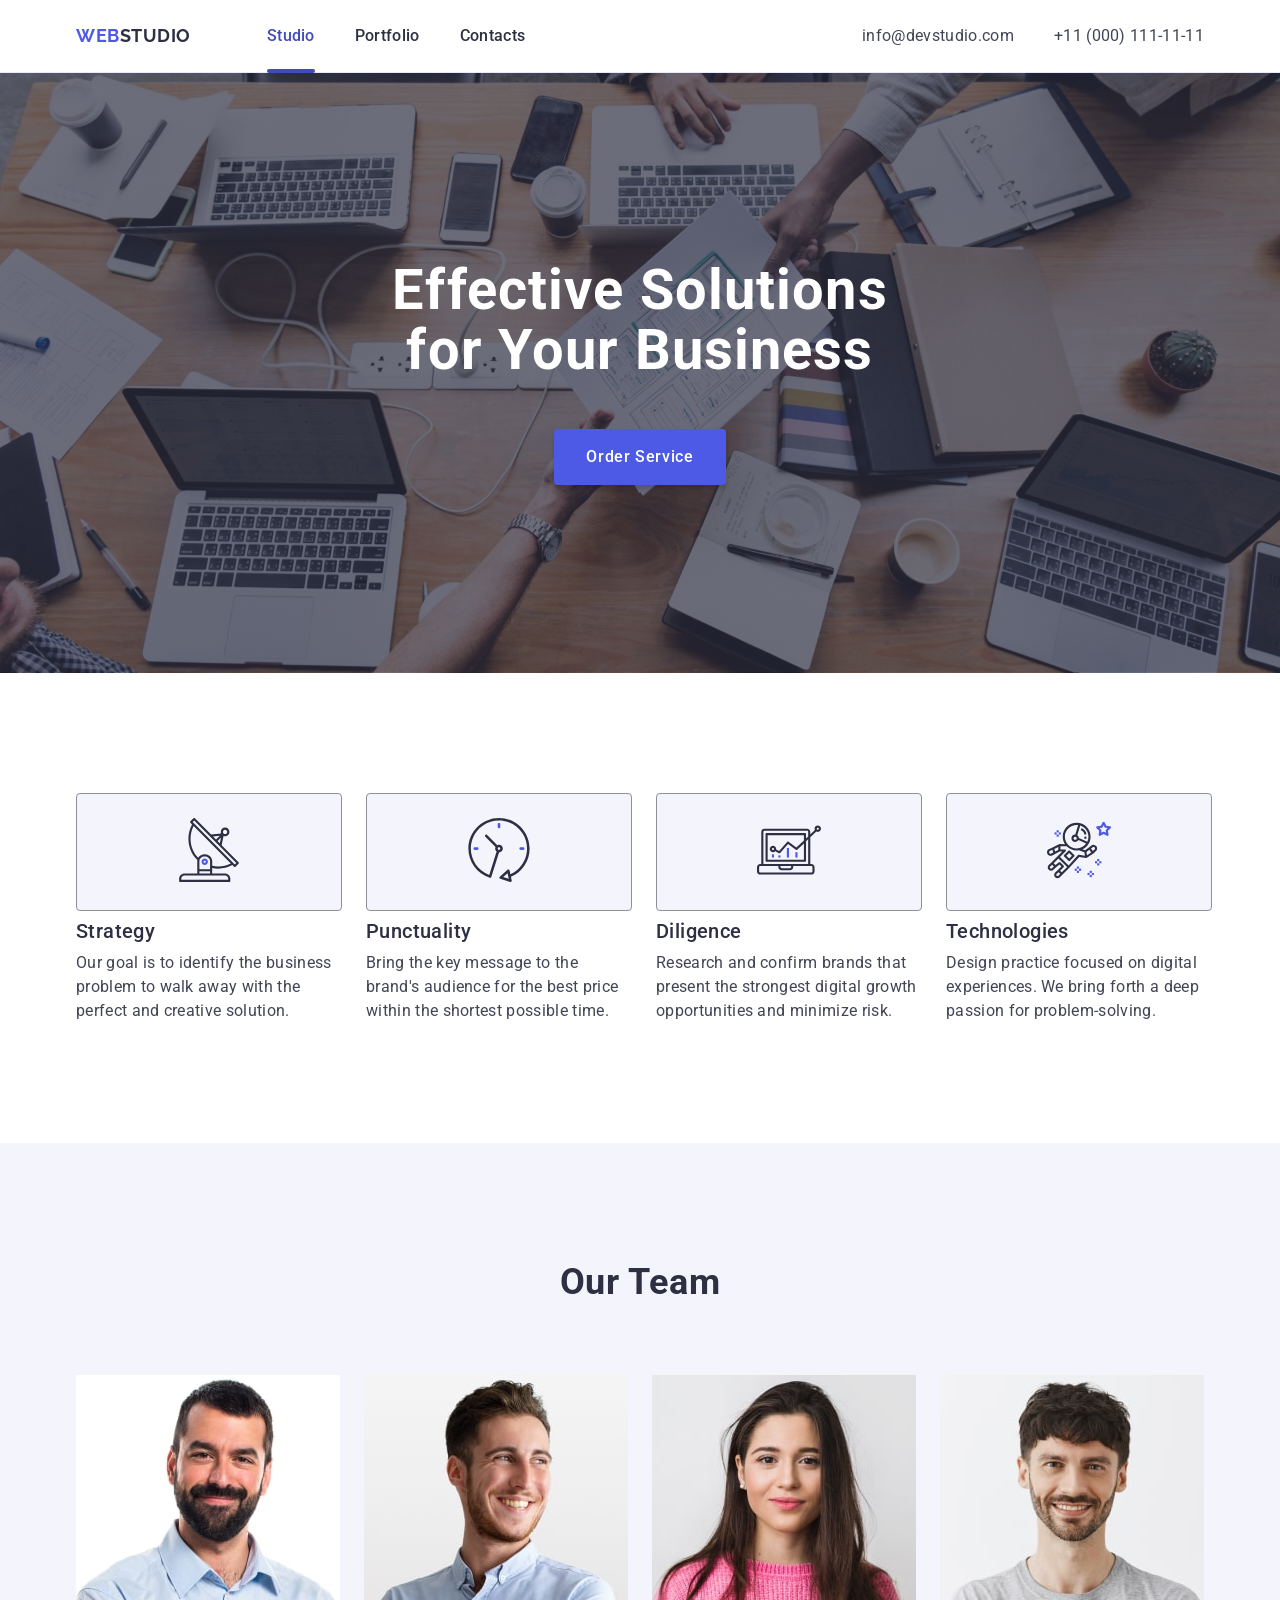
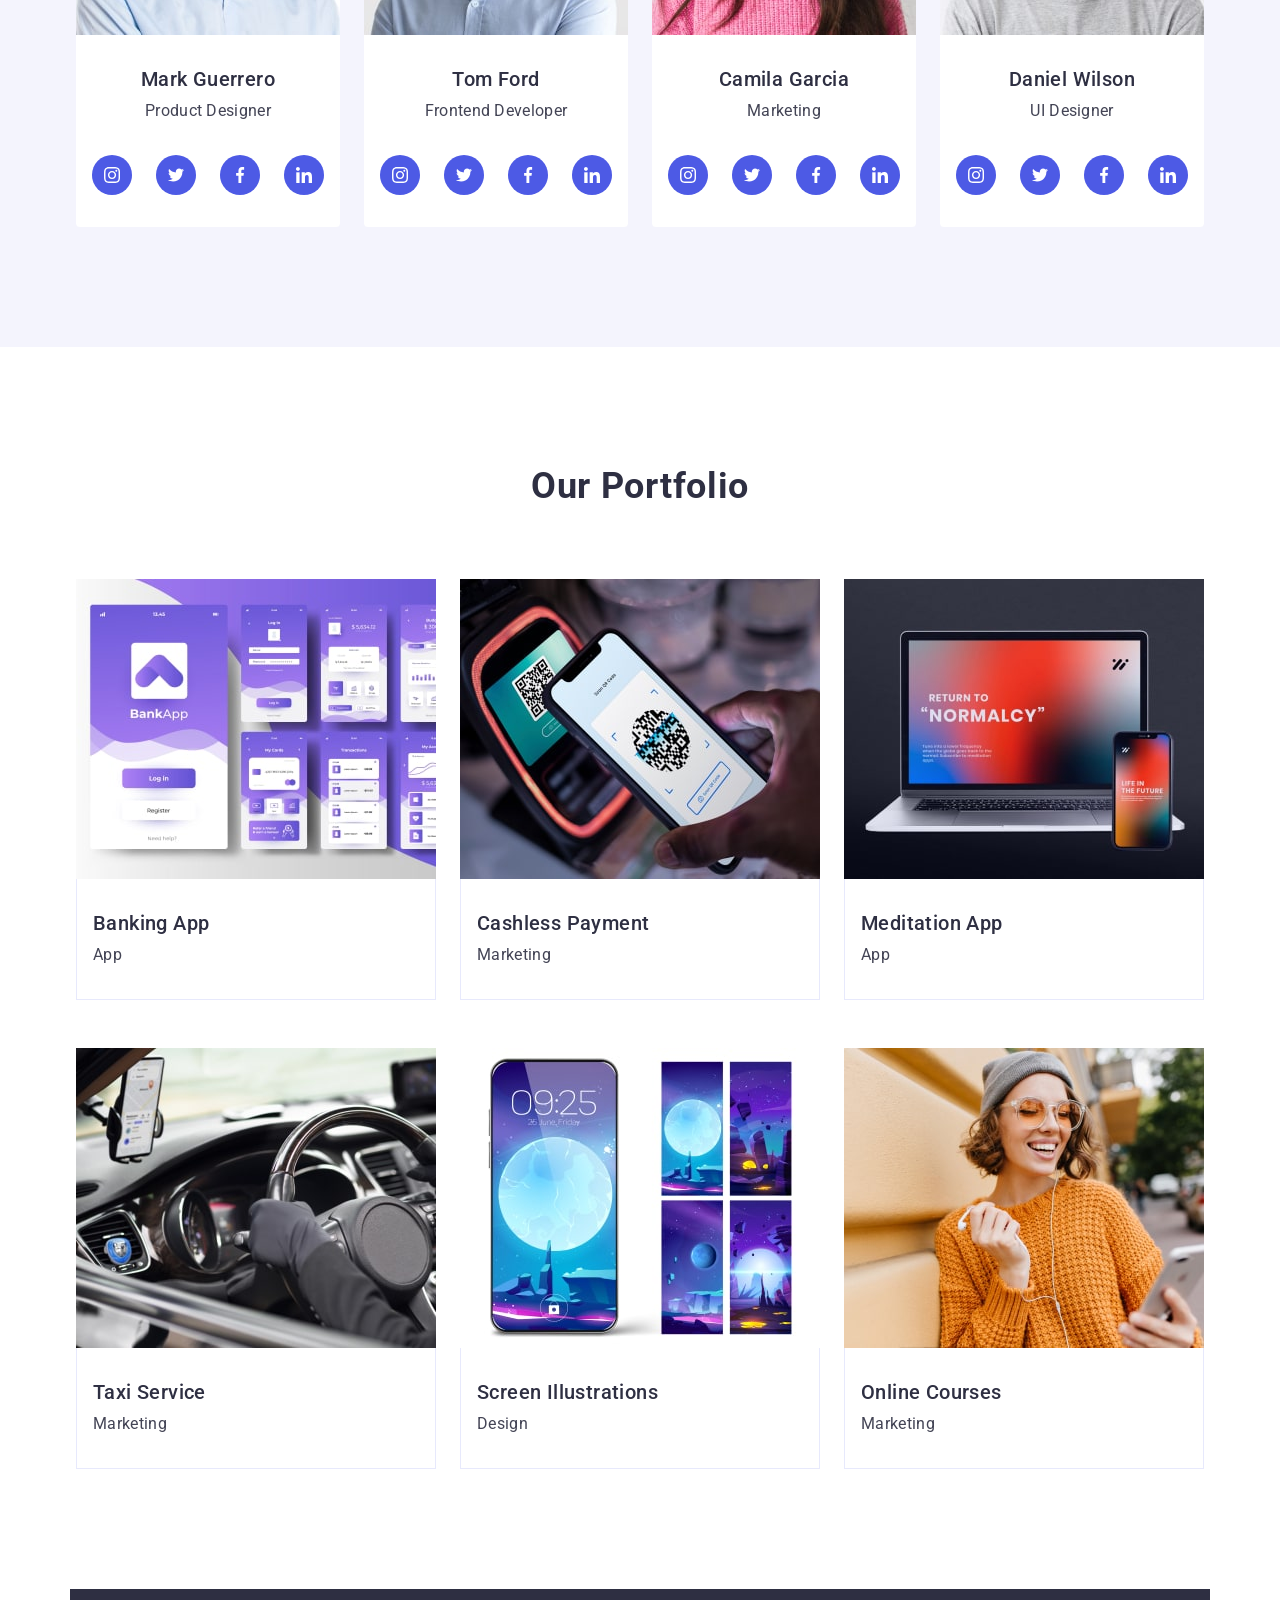
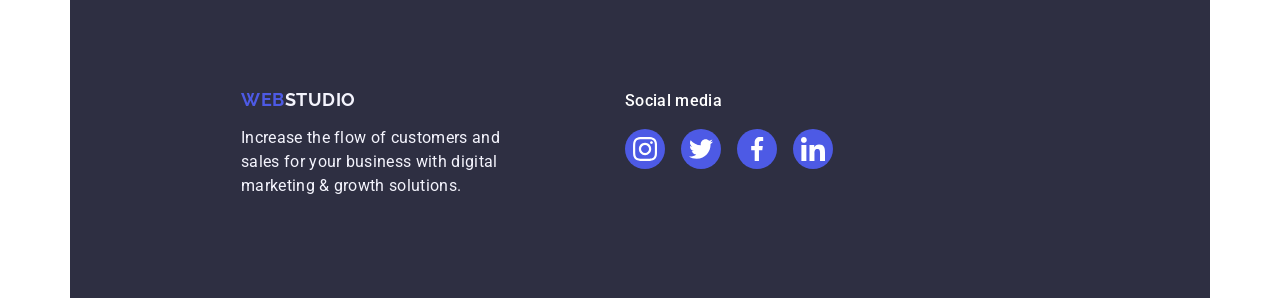
==== index.html @ 444056f3 "correction" ====
<!DOCTYPE html>
<html lang="en">
  <head>
    <meta charset="UTF-8" />
    <meta name="viewport" content="width=device-width, initial-scale=1.0" />
    <title>Web Studio</title>
    <link rel="preconnect" href="https://fonts.googleapis.com" />
    <link rel="preconnect" href="https://fonts.gstatic.com" crossorigin />
    <link
      href="https://fonts.googleapis.com/css2?family=Raleway:ital,wght@0,700;1,700&family=Roboto:wght@400;500;700&display=swap"
      rel="stylesheet"
    />
    <link
      rel="stylesheet"
      href="https://cdn.jsdelivr.net/npm/modern-normalize@2.0.0/modern-normalize.min.css"
    />
    <link
      rel="stylesheet"
      href="https://cdnjs.cloudflare.com/ajax/libs/modern-normalize/2.0.0/modern-normalize.min.css"
      integrity="sha512-4xo8blKMVCiXpTaLzQSLSw3KFOVPWhm/TRtuPVc4WG6kUgjH6J03IBuG7JZPkcWMxJ5huwaBpOpnwYElP/m6wg=="
      crossorigin="anonymous"
      referrerpolicy="no-referrer"
    />
    <link rel="stylesheet" href="./css/styles.css" />
  </head>
  <body>
    <header class="header">
      <div class="container header-container">
        <nav class="header-navigation">
          <a href="./index.html" class="header-logo">
            Web<span class="header-logo-italic">Studio</span>
          </a>
          <ul class="header-menu-list">
            <li class="header-menu-item">
              <a class="header-menu-link current" href="./index.html">Studio</a>
            </li>
            <li class="header-menu-item">
              <a class="header-menu-link" href="">Portfolio</a>
            </li>
            <li class="header-menu-item">
              <a class="header-menu-link" href="">Contacts</a>
            </li>
          </ul>
        </nav>
        <address class="heder-address">
          <ul class="header-address-list">
            <li class="header-address-item">
              <a class="header-address-link" href="mailto:info@devstudio.com"
                >info@devstudio.com
              </a>
            </li>
            <li class="header-address-item">
              <a class="header-address-link" href="tel:+110001111111"
                >+11 (000) 111-11-11</a
              >
            </li>
          </ul>
        </address>
      </div>
    </header>
    <main>
      <section class="hero">
        <div class="container hero-container">
          <h1 class="hero-title">Effective Solutions for Your Business</h1>
          <button type="button" class="hero-btn">Order Service</button>
        </div>
      </section>

      <section class="features">
        <div class="container features-container">
          <h2 class="visually-hidden">Features</h2>
          <ul class="features-list">
            <li class="features-item">
              <div class="features-icon">
                <svg class="icon-svg" width="64" height="64">
                  <use href="./images/icons.svg#icon-antenna"></use>
                </svg>
              </div>
              <h3 class="features-subtitle section-subtitle">Strategy</h3>
              <p class="features-text section-text">
                Our goal is to identify the business problem to walk away with
                the perfect and creative solution.
              </p>
            </li>
            <li class="features-item">
              <div class="features-icon">
                <svg class="icon-svg" width="64" height="64">
                  <use href="./images/icons.svg#icon-clock"></use>
                </svg>
              </div>
              <h3 class="features-subtitle section-subtitle">Punctuality</h3>
              <p class="features-text section-text">
                Bring the key message to the brand's audience for the best price
                within the shortest possible time.
              </p>
            </li>
            <li class="features-item">
              <div class="features-icon">
                <svg class="icon-svg" width="64" height="64">
                  <use href="./images/icons.svg#icon-diagram"></use>
                </svg>
              </div>
              <h3 class="features-subtitle section-subtitle">Diligence</h3>
              <p class="features-text section-text">
                Research and confirm brands that present the strongest digital
                growth opportunities and minimize risk.
              </p>
            </li>
            <li class="features-item">
              <div class="features-icon">
                <svg class="icon-svg" width="64" height="64">
                  <use href="./images/icons.svg#icon-astronaut"></use>
                </svg>
              </div>
              <h3 class="features-subtitle section-subtitle">Technologies</h3>
              <p class="features-text section-text">
                Design practice focused on digital experiences. We bring forth a
                deep passion for problem-solving.
              </p>
            </li>
          </ul>
        </div>
      </section>
      <section class="section-team">
        <div class="container team-container">
          <h2 class="team section-title">Our Team</h2>
          <ul class="team-list">
            <li class="team-item">
              <img
                src="./images/team/img-1.jpg"
                alt="mark guerrero"
                width="264"
                height="260"
                class="team-images"
              />
              <div class="container team-card">
                <h3 class="team-subtitle section-subtitle">Mark Guerrero</h3>
                <p class="team-text section-text">Product Designer</p>
              </div>
              <div class="container-team-icon">
                <ul class="icon-list">
                  <li class="icon-item">
                    <a href="" class="icon-link">
                      <svg class="soc-icon-svg" width="16" height="16">
                        <use href="./images/icons.svg#icon-instagram"></use>
                      </svg>
                    </a>
                  </li>
                  <li class="icon-item">
                    <a href="" class="icon-link">
                      <svg class="soc-icon-svg" width="16" height="16">
                        <use href="./images/icons.svg#icon-twitter"></use>
                      </svg>
                    </a>
                  </li>
                  <li class="icon-item">
                    <a href="" class="icon-link">
                      <svg class="soc-icon-svg" width="16" height="16">
                        <use href="./images/icons.svg#icon-facebook"></use>
                      </svg>
                    </a>
                  </li>
                  <li class="icon-item">
                    <a href="" class="icon-link">
                      <svg class="soc-icon-svg" width="16" height="16">
                        <use href="./images/icons.svg#icon-linkedin"></use>
                      </svg>
                    </a>
                  </li>
                </ul>
              </div>
            </li>
            <li class="team-item">
              <img
                src="./images/team/img-2.jpg"
                alt="tom ford"
                width="264"
                height="260"
                class="team-images"
              />
              <div class="container team-card">
                <h3 class="team-subtitle section-subtitle">Tom Ford</h3>
                <p class="team-text section-text">Frontend Developer</p>
              </div>
              <ul class="icon-list">
                <li class="icon-item">
                  <a href="" class="icon-link">
                    <svg class="soc-icon-svg" width="16" height="16">
                      <use href="./images/icons.svg#icon-instagram"></use>
                    </svg>
                  </a>
                </li>
                <li class="icon-item">
                  <a href="" class="icon-link">
                    <svg class="soc-icon-svg" width="16" height="16">
                      <use href="./images/icons.svg#icon-twitter"></use>
                    </svg>
                  </a>
                </li>
                <li class="icon-item">
                  <a href="" class="icon-link">
                    <svg class="soc-icon-svg" width="16" height="16">
                      <use href="./images/icons.svg#icon-facebook"></use>
                    </svg>
                  </a>
                </li>
                <li class="icon-item">
                  <a href="" class="icon-link">
                    <svg class="soc-icon-svg" width="16" height="16">
                      <use href="./images/icons.svg#icon-linkedin"></use>
                    </svg>
                  </a>
                </li>
              </ul>
            </li>
            <li class="team-item">
              <img
                src="./images/team/img-3.jpg"
                alt="camila garcia"
                width="264"
                height="260"
                class="team-images"
              />
              <div class="container team-card">
                <h3 class="team-subtitle section-subtitle">Camila Garcia</h3>
                <p class="team-text section-text">Marketing</p>
              </div>
              <ul class="icon-list">
                <li class="icon-item">
                  <a href="" class="icon-link">
                    <svg class="soc-icon-svg" width="16" height="16">
                      <use href="./images/icons.svg#icon-instagram"></use>
                    </svg>
                  </a>
                </li>
                <li class="icon-item">
                  <a href="" class="icon-link">
                    <svg class="soc-icon-svg" width="16" height="16">
                      <use href="./images/icons.svg#icon-twitter"></use>
                    </svg>
                  </a>
                </li>
                <li class="icon-item">
                  <a href="" class="icon-link">
                    <svg class="soc-icon-svg" width="16" height="16">
                      <use href="./images/icons.svg#icon-facebook"></use>
                    </svg>
                  </a>
                </li>
                <li class="icon-item">
                  <a href="" class="icon-link">
                    <svg class="soc-icon-svg" width="16" height="16">
                      <use href="./images/icons.svg#icon-linkedin"></use>
                    </svg>
                  </a>
                </li>
              </ul>
            </li>
            <li class="team-item">
              <img
                src="./images/team/img-4.jpg"
                alt="daniel wilson"
                width="264"
                height="260"
                class="team-images"
              />
              <div class="container team-card">
                <h3 class="team-subtitle section-subtitle">Daniel Wilson</h3>
                <p class="team-text section-text">UI Designer</p>
              </div>
              <ul class="icon-list">
                <li class="icon-item">
                  <a href="" class="icon-link">
                    <svg class="soc-icon-svg" width="16" height="16">
                      <use href="./images/icons.svg#icon-instagram"></use>
                    </svg>
                  </a>
                </li>
                <li class="icon-item">
                  <a href="" class="icon-link">
                    <svg class="soc-icon-svg" width="16" height="16">
                      <use href="./images/icons.svg#icon-twitter"></use>
                    </svg>
                  </a>
                </li>
                <li class="icon-item">
                  <a href="" class="icon-link">
                    <svg class="soc-icon-svg" width="16" height="16">
                      <use href="./images/icons.svg#icon-facebook"></use>
                    </svg>
                  </a>
                </li>
                <li class="icon-item">
                  <a href="" class="icon-link">
                    <svg class="soc-icon-svg" width="16" height="16">
                      <use href="./images/icons.svg#icon-linkedin"></use>
                    </svg>
                  </a>
                </li>
              </ul>
            </li>
          </ul>
        </div>
      </section>
      <section class="section-portfolio">
        <div class="container portfolio-container">
          <h2 class="portfolio-title section-title">Our Portfolio</h2>
          <ul class="portfolio-list">
            <li class="portfolio-item">
              <img
                src="./images/team/portfolio/portfolio-1.jpg"
                alt="Banking App"
                width="360"
                height="300"
                class="portfolio-images"
              />
              <div class="portfolio-box">
                <h3 class="portfolio-subtitle section-subtitle">Banking App</h3>
                <p class="portfolio-text section-text">App</p>
              </div>
            </li>
            <li class="portfolio-item">
              <div class="portfolio-item-wrap">
                <img
                  src="./images/team/portfolio/portfolio-2.jpg"
                  alt="Cashless Payment"
                  width="360"
                  height="300"
                  class="portfolio-images"
                />
                <p class="portfolio-item-text">
                  14 Stylish and User-Friendly App Design Concepts · Task
                  Manager App · Calorie Tracker App · Exotic Fruit Ecommerce App
                  · Cloud Storage App
                </p>
              </div>
              <div class="portfolio-box">
                <h3 class="portfolio-subtitle section-subtitle">
                  Cashless Payment
                </h3>
                <p class="portfolio-text section-text">Marketing</p>
              </div>
            </li>
            <li class="portfolio-item">
              <img
                src="./images/team/portfolio/portfolio-3.jpg"
                alt="Meditation App"
                width="360"
                height="300"
                class="portfolio-images"
              />
              <div class="portfolio-box">
                <h3 class="portfolio-subtitle section-subtitle">
                  Meditation App
                </h3>
                <p class="portfolio-text section-text">App</p>
              </div>
            </li>
            <li class="portfolio-item">
              <img
                src="./images/team/portfolio/portfolio-4.jpg"
                alt="Taxi Service"
                width="360"
                height="300"
                class="portfolio-images"
              />
              <div class="portfolio-box">
                <h3 class="portfolio-subtitle section-subtitle">
                  Taxi Service
                </h3>
                <p class="portfolio-text section-text">Marketing</p>
              </div>
            </li>
            <li class="portfolio-item">
              <img
                src="./images/team/portfolio/portfolio-5.jpg"
                alt="Screen Illustrations"
                width="360"
                height="300"
                class="portfolio-images"
              />
              <div class="portfolio-box">
                <h3 class="portfolio-subtitle section-subtitle">
                  Screen Illustrations
                </h3>
                <p class="portfolio-text section-text">Design</p>
              </div>
            </li>
            <li class="portfolio-item">
              <img
                src="./images/team/portfolio/portfolio-6.jpg"
                alt="Online Courses"
                width="360"
                height="300"
                class="portfolio-images"
              />
              <div class="portfolio-box">
                <h3 class="portfolio-subtitle section-subtitle">
                  Online Courses
                </h3>
                <p class="portfolio-text section-text">Marketing</p>
              </div>
            </li>
          </ul>
        </div>
      </section>
    </main>

    <footer class="footer">
      <div class="container footer-container">
        <div class="container-footer-logo">
          <a class="footer-logo" href="./index.html">
            Web<span class="footer-logo-italic">Studio</span>
          </a>
          <p class="footer-text section-text">
            Increase the flow of customers and sales for your business with
            digital marketing & growth solutions.
          </p>
        </div>
        <div class="footer-soc">
          <h2 class="footer-title">Social media</h2>
          <ul class="icon-list-footer">
            <li class="icon-item-footer">
              <a href="" class="icon-link-footer">
                <svg class="soc-icon" width="24" height="24">
                  <use href="./images/icons.svg#icon-instagram"></use>
                </svg>
              </a>
            </li>

            <li class="icon-item-footer">
              <a href="" class="icon-link-footer">
                <svg class="soc-icon" width="24" height="24">
                  <use href="./images/icons.svg#icon-twitter"></use>
                </svg>
              </a>
            </li>
            <li class="icon-item-footer">
              <a href="" class="icon-link-footer">
                <svg class="soc-icon" width="24" height="24">
                  <use href="./images/icons.svg#icon-facebook"></use>
                </svg>
              </a>
            </li>
            <li class="icon-item-footer">
              <a href="" class="icon-link-footer">
                <svg class="soc-icon" width="24" height="24">
                  <use href="./images/icons.svg#icon-linkedin"></use>
                </svg>
              </a>
            </li>
          </ul>
        </div>
      </div>
    </footer>
  </body>
</html>
---- css/styles.css ----
body {
  font-family: "Roboto", sans-serif;
  /* second-family: "Raleway", sans-serif; */
  background-color: #fff;
  color: #434455;
}
/* Reset  */
ul {
  list-style-type: none;
  margin: 0;
  padding: 0;
}

h1,
h2,
h3,
h4,
h5,
h6,
p {
  margin: 0;
}

a {
  text-decoration: none;
}

button {
  cursor: pointer;
}

img {
  display: block;
}

.visually-hidden {
  position: absolute;
  width: 1px;
  height: 1px;
  margin: -1px;
  border: 0;
  padding: 0;
  white-space: nowrap;
  clip-path: inset(100%);
  clip: rect(0 0 0 0);
  overflow: hidden;
}
/*   Common   */
.container {
  max-width: 1158px;
  padding: 0 15px;
  margin: 0 auto;
}

.section-title {
  font-weight: 700;
  font-size: 36px;
  line-height: 111%;
  letter-spacing: 0.02em;
  text-align: center;
  color: #2e2f42;
  text-transform: capitalize;
}

.section-subtitle {
  font-weight: 500;
  font-size: 20px;
  line-height: 120%;
  letter-spacing: 0.02em;
  color: #2e2f42;
}

.section-text {
  font-size: 16px;
  line-height: 150%;
  letter-spacing: 0.02em;
  color: #434455;
}

/* HEADER */
.header {
  border-bottom: 1px solid #e7e9fc;
  box-shadow: 0 1px 6px 0 rgba(46, 47, 66, 0.08),
    0 1px 1px 0 rgba(46, 47, 66, 0.16), 0 2px 1px 0 rgba(46, 47, 66, 0.08);
}

.header-container {
  display: flex;
}

.header-navigation {
  display: flex;
  align-items: center;
}

.header-logo {
  font-family: "Raleway", sans-serif;
  font-weight: 700;
  font-size: 18px;
  line-height: 117%;
  letter-spacing: 0.03em;
  text-transform: uppercase;
  color: #4d5ae5;
  margin-right: 76px;
  padding: 24px 0;
  display: inline-block;
}

.header-logo-italic {
  color: #2e2f42;
}

.header-menu-list {
  display: flex;
  align-items: center;
  gap: 40px;
  transition: color 250ms cubic-bezier(0.4, 0, 0.2, 1);
}

.header-menu-link.current {
  position: relative;
  transition: color 250ms cubic-bezier(0.4, 0, 0.2, 1);
}

.header-menu-link.current::after {
  content: "";

  position: absolute;
  left: 0;
  bottom: -1px;
  width: 100%;
  height: 4px;
  border-radius: 2px;
  background-color: #404bbf;
}

.header-menu-link {
  display: block;
  font-weight: 500;
  font-size: 16px;
  line-height: 150%;
  letter-spacing: 0.02em;
  color: #2e2f42;
  padding: 24px 0;
}
.header-menu-link:hover,
.header-menu-link:focus,
.header-menu-link.current {
  color: #404bbf;
}

.header-menu-item {
  transition: color 250ms cubic-bezier(0.4, 0, 0.2, 1);
}

.heder-address {
  font-style: normal;
  margin-left: auto;
}

.header-address-list {
  display: flex;
  align-items: center;
  gap: 40px;
  transition: color 250ms cubic-bezier(0.4, 0, 0.2, 1);
}

.header-address-item {
  transition: color 250ms cubic-bezier(0.4, 0, 0.2, 1);
}

.header-address-link {
  display: block;
  font-weight: 400;
  font-size: 16px;
  line-height: 150%;
  letter-spacing: 0.02em;
  color: #434455;
  padding: 24px 0;
}

.header-address-link:hover,
.header-address-link:focus {
  color: #404bbf;
}

/* HERO */
.hero-container {
}

.hero {
  max-width: 1440px;
  background-image: linear-gradient(
      rgba(46, 47, 66, 0.7),
      rgba(46, 47, 66, 0.7)
    ),
    url(../images/people-office\ .jpg);
  background-repeat: no-repeat;
  background-position: center;
  background-size: cover;
  background-color: #2e2f42;
  padding-top: 188px;
  padding-bottom: 188px;
  margin: 0 auto;
}

.hero-title {
  max-width: 496px;
  font-weight: 700;
  font-size: 56px;
  line-height: 107%;
  letter-spacing: 0.02em;
  text-align: center;
  color: #fff;
  margin-left: auto;
  margin-right: auto;
  margin-bottom: 48px;
}

.hero-btn {
  display: block;
  min-width: 169px;
  white-space: nowrap;
  border-radius: 4px;
  font-family: inherit;
  font-weight: 500;
  font-size: 16px;
  line-height: 150%;
  letter-spacing: 0.04em;
  color: #fff;
  background-color: #4d5ae5;
  padding: 16px 32px;
  margin: 0 auto;
  border: none;
  box-shadow: 0 4px 4px 0 rgba(0, 0, 0, 0.15);
  transition: background-color 250ms cubic-bezier(0.4, 0, 0.2, 1);
}
.hero-btn:hover,
.hero-btn:focus {
  background-color: #404bbf;
}
/* FEATURES */

.features {
  padding-top: 120px;
  padding-bottom: 120px;
}

.features-container {
  display: flex;
  align-items: center;
}

.features-list {
  display: flex;
  gap: 24px;
}
.features-item {
  flex-basis: calc((100% - 72px) / 4);
}
.features-icon {
  flex-basis: calc((100% - 72px) / 4);
  background-color: #f4f4fd;
  border: 1px solid #8e8f99;
  border-radius: 4px;
  margin-bottom: 8px;
  padding: 24px 100px;
}

.features-subtitle {
  margin-bottom: 8px;
}

.features-text {
}
/* TEAM */
.section-team {
  background-color: #f4f4fd;
  padding-top: 120px;
  padding-bottom: 120px;
}

.team-container {
}

.team {
  margin-bottom: 72px;
}

.team-list {
  display: flex;
  justify-content: center;
  align-items: center;
  gap: 24px;
}
.team-item {
  width: calc((100% - 72px) / 4);
  background-color: #fff;
  border-radius: 0 0 4px 4px;
}

.team-images {
}

.team-subtitle {
  text-align: center;
  white-space: nowrap;
  margin-bottom: 8px;
}
.team-card {
  padding: 32px 0;
}

.team-text {
  text-align: center;
}
.icon-list {
  display: flex;
  justify-content: center;
  gap: 24px;
  margin-left: 16px;
  margin-right: 16px;
  margin-bottom: 32px;
  transition: background-color 250ms cubic-bezier(0.4, 0, 0.2, 1);
}

.icon-item {
  width: 40px;
  height: 40px;
}

.icon-link {
  width: 100%;
  height: 100%;
  display: flex;
  align-items: center;
  justify-content: center;
  border-radius: 50%;
  background-color: #4d5ae5;
}
.icon-link:hover,
.icon-link:focus {
  background-color: #404bbf;
}

.soc-icon-svg {
  fill: #fff;
}

/* PORTFOLIO */

.section-portfolio {
  background-color: #fff;
  padding-top: 120px;
  padding-bottom: 120px;
}

.portfolio-container {
}

.portfolio-title {
  margin-bottom: 72px;
}

.portfolio-list {
  display: flex;
  align-items: center;
  flex-wrap: wrap;
  gap: 48px 24px;
}

.portfolio-item {
  width: calc((100% - 48px) / 3);
}

.portfolio-item:hover .portfolio-item-text {
  transform: translateY(0);
  box-shadow: 0px 1px 6px rgba(46, 47, 66, 0.08),
    0px 1px 1px rgba(46, 47, 66, 0.16), 0px 2px 1px rgba(46, 47, 66, 0.08);
}

.portfolio-item-wrap {
  position: relative;
  overflow: hidden;
}

.portfolio-item-text {
  position: absolute;
  top: 0;
  left: 0;
  background-color: #4d5ae5;
  color: #f4f4fd;
  font-size: 16px;
  line-height: 150%;
  letter-spacing: 0.02em;
  padding: 40px 32px;
  height: 100%;
  transform: translateY(100%);
  transition: transform 250ms cubic-bezier(0.4, 0, 0.2, 1);
}

.portfolio-images {
}

.portfolio-box {
  border: 1px solid #e7e9fc;
  border-top: none;
  padding: 32px 16px;
}

.portfolio-subtitle {
  margin-bottom: 8px;
}

.portfolio-text {
}

/* FOOTER */
.footer {
  background-color: #2e2f42;
  padding: 100px 0;
  max-width: 1140px;
  margin: 0 auto;
}

.footer-container {
  display: flex;
}
.container-footer-logo {
  margin-left: 156px;
}

.footer-logo-italic {
  font-family: "Raleway", sans-serif;
  font-weight: 700;
  font-size: 18px;
  line-height: 117%;
  letter-spacing: 0.03em;
  text-transform: uppercase;
  color: #f4f4fd;
}

.footer-logo {
  display: inline-block;
  font-family: "Raleway", sans-serif;
  font-weight: 700;
  font-size: 18px;
  line-height: 117%;
  letter-spacing: 0.03em;
  text-transform: uppercase;
  color: #4d5ae5;
  margin-bottom: 16px;
}
.footer-text {
  color: #f4f4fd;
  max-width: 264px;
}

.footer-soc {
  margin-left: 120px;
  display: inline-block;
  align-items: center;
}

.footer-title {
  align-items: center;
  font-weight: 500;
  font-size: 16px;
  line-height: 150%;
  letter-spacing: 0.02em;
  color: #fff;
  margin-bottom: 16px;
}
.icon-list-footer {
  display: flex;
  align-items: center;
  flex-wrap: wrap;
  gap: 16px;
  transition: background-color 250ms cubic-bezier(0.4, 0, 0.2, 1);
}

.icon-item-footer {
  display: flex;
  align-items: center;
  width: 40px;
  height: 40px;
}

.icon-link-footer {
  width: 100%;
  height: 100%;
  display: flex;
  align-items: center;
  justify-content: center;
  border-radius: 50%;
  background-color: #4d5ae5;
}
.icon-link-footer:hover,
.icon-link-footer:focus {
  background-color: #31d0aa;
}

.soc-icon {
  fill: #fff;
}
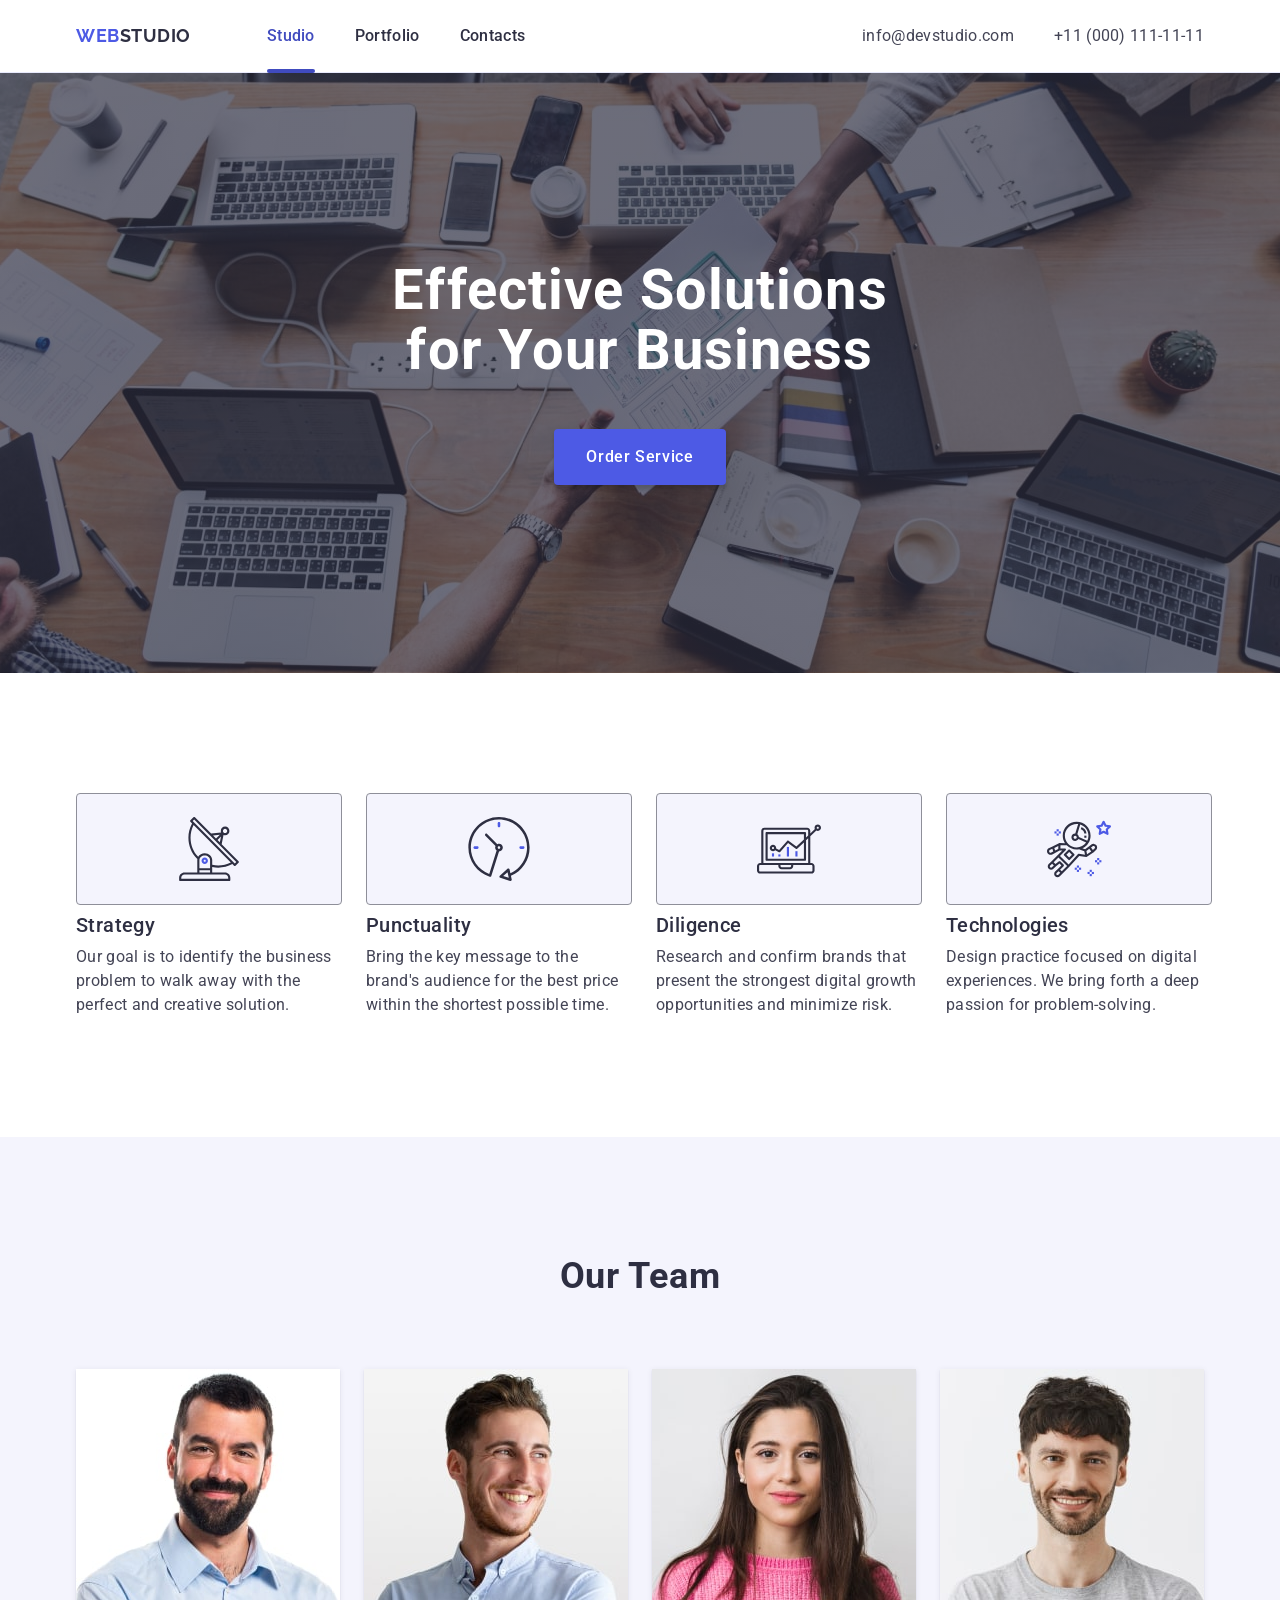
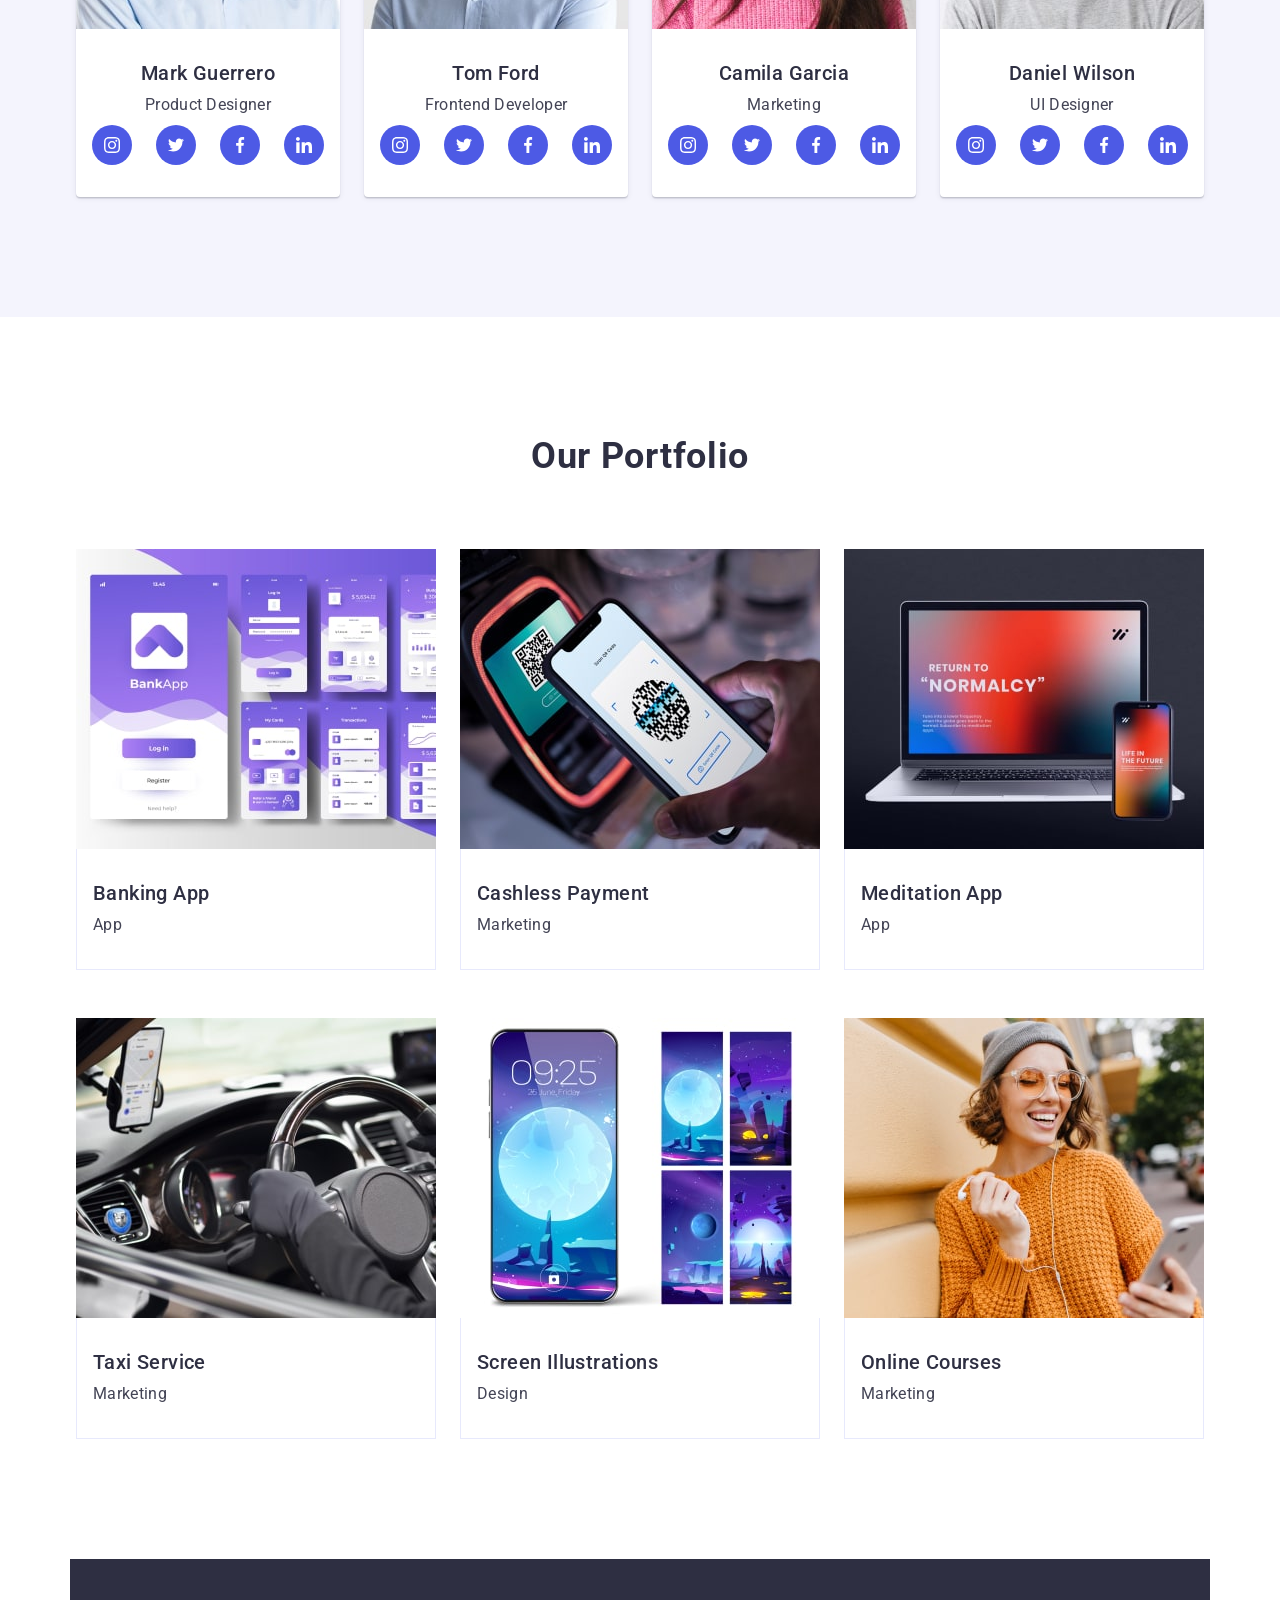
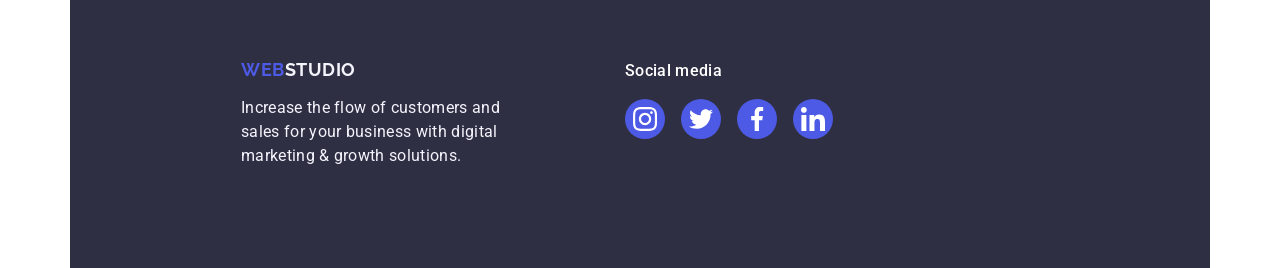
==== commit e4bf80e7: "update team" ====
--- a/index.html
+++ b/index.html
@@ -136,8 +136,7 @@
               <div class="container team-card">
                 <h3 class="team-subtitle section-subtitle">Mark Guerrero</h3>
                 <p class="team-text section-text">Product Designer</p>
-              </div>
-              <div class="container-team-icon">
+
                 <ul class="icon-list">
                   <li class="icon-item">
                     <a href="" class="icon-link">
@@ -182,36 +181,38 @@
                 <h3 class="team-subtitle section-subtitle">Tom Ford</h3>
                 <p class="team-text section-text">Frontend Developer</p>
               </div>
-              <ul class="icon-list">
-                <li class="icon-item">
-                  <a href="" class="icon-link">
-                    <svg class="soc-icon-svg" width="16" height="16">
-                      <use href="./images/icons.svg#icon-instagram"></use>
-                    </svg>
-                  </a>
-                </li>
-                <li class="icon-item">
-                  <a href="" class="icon-link">
-                    <svg class="soc-icon-svg" width="16" height="16">
-                      <use href="./images/icons.svg#icon-twitter"></use>
-                    </svg>
-                  </a>
-                </li>
-                <li class="icon-item">
-                  <a href="" class="icon-link">
-                    <svg class="soc-icon-svg" width="16" height="16">
-                      <use href="./images/icons.svg#icon-facebook"></use>
-                    </svg>
-                  </a>
-                </li>
-                <li class="icon-item">
-                  <a href="" class="icon-link">
-                    <svg class="soc-icon-svg" width="16" height="16">
-                      <use href="./images/icons.svg#icon-linkedin"></use>
-                    </svg>
-                  </a>
-                </li>
-              </ul>
+              <div class="container-team-icon">
+                <ul class="icon-list">
+                  <li class="icon-item">
+                    <a href="" class="icon-link">
+                      <svg class="soc-icon-svg" width="16" height="16">
+                        <use href="./images/icons.svg#icon-instagram"></use>
+                      </svg>
+                    </a>
+                  </li>
+                  <li class="icon-item">
+                    <a href="" class="icon-link">
+                      <svg class="soc-icon-svg" width="16" height="16">
+                        <use href="./images/icons.svg#icon-twitter"></use>
+                      </svg>
+                    </a>
+                  </li>
+                  <li class="icon-item">
+                    <a href="" class="icon-link">
+                      <svg class="soc-icon-svg" width="16" height="16">
+                        <use href="./images/icons.svg#icon-facebook"></use>
+                      </svg>
+                    </a>
+                  </li>
+                  <li class="icon-item">
+                    <a href="" class="icon-link">
+                      <svg class="soc-icon-svg" width="16" height="16">
+                        <use href="./images/icons.svg#icon-linkedin"></use>
+                      </svg>
+                    </a>
+                  </li>
+                </ul>
+              </div>
             </li>
             <li class="team-item">
               <img
@@ -225,36 +226,38 @@
                 <h3 class="team-subtitle section-subtitle">Camila Garcia</h3>
                 <p class="team-text section-text">Marketing</p>
               </div>
-              <ul class="icon-list">
-                <li class="icon-item">
-                  <a href="" class="icon-link">
-                    <svg class="soc-icon-svg" width="16" height="16">
-                      <use href="./images/icons.svg#icon-instagram"></use>
-                    </svg>
-                  </a>
-                </li>
-                <li class="icon-item">
-                  <a href="" class="icon-link">
-                    <svg class="soc-icon-svg" width="16" height="16">
-                      <use href="./images/icons.svg#icon-twitter"></use>
-                    </svg>
-                  </a>
-                </li>
-                <li class="icon-item">
-                  <a href="" class="icon-link">
-                    <svg class="soc-icon-svg" width="16" height="16">
-                      <use href="./images/icons.svg#icon-facebook"></use>
-                    </svg>
-                  </a>
-                </li>
-                <li class="icon-item">
-                  <a href="" class="icon-link">
-                    <svg class="soc-icon-svg" width="16" height="16">
-                      <use href="./images/icons.svg#icon-linkedin"></use>
-                    </svg>
-                  </a>
-                </li>
-              </ul>
+              <div class="container-team-icon">
+                <ul class="icon-list">
+                  <li class="icon-item">
+                    <a href="" class="icon-link">
+                      <svg class="soc-icon-svg" width="16" height="16">
+                        <use href="./images/icons.svg#icon-instagram"></use>
+                      </svg>
+                    </a>
+                  </li>
+                  <li class="icon-item">
+                    <a href="" class="icon-link">
+                      <svg class="soc-icon-svg" width="16" height="16">
+                        <use href="./images/icons.svg#icon-twitter"></use>
+                      </svg>
+                    </a>
+                  </li>
+                  <li class="icon-item">
+                    <a href="" class="icon-link">
+                      <svg class="soc-icon-svg" width="16" height="16">
+                        <use href="./images/icons.svg#icon-facebook"></use>
+                      </svg>
+                    </a>
+                  </li>
+                  <li class="icon-item">
+                    <a href="" class="icon-link">
+                      <svg class="soc-icon-svg" width="16" height="16">
+                        <use href="./images/icons.svg#icon-linkedin"></use>
+                      </svg>
+                    </a>
+                  </li>
+                </ul>
+              </div>
             </li>
             <li class="team-item">
               <img
@@ -268,36 +271,38 @@
                 <h3 class="team-subtitle section-subtitle">Daniel Wilson</h3>
                 <p class="team-text section-text">UI Designer</p>
               </div>
-              <ul class="icon-list">
-                <li class="icon-item">
-                  <a href="" class="icon-link">
-                    <svg class="soc-icon-svg" width="16" height="16">
-                      <use href="./images/icons.svg#icon-instagram"></use>
-                    </svg>
-                  </a>
-                </li>
-                <li class="icon-item">
-                  <a href="" class="icon-link">
-                    <svg class="soc-icon-svg" width="16" height="16">
-                      <use href="./images/icons.svg#icon-twitter"></use>
-                    </svg>
-                  </a>
-                </li>
-                <li class="icon-item">
-                  <a href="" class="icon-link">
-                    <svg class="soc-icon-svg" width="16" height="16">
-                      <use href="./images/icons.svg#icon-facebook"></use>
-                    </svg>
-                  </a>
-                </li>
-                <li class="icon-item">
-                  <a href="" class="icon-link">
-                    <svg class="soc-icon-svg" width="16" height="16">
-                      <use href="./images/icons.svg#icon-linkedin"></use>
-                    </svg>
-                  </a>
-                </li>
-              </ul>
+              <div class="container-team-icon">
+                <ul class="icon-list">
+                  <li class="icon-item">
+                    <a href="" class="icon-link">
+                      <svg class="soc-icon-svg" width="16" height="16">
+                        <use href="./images/icons.svg#icon-instagram"></use>
+                      </svg>
+                    </a>
+                  </li>
+                  <li class="icon-item">
+                    <a href="" class="icon-link">
+                      <svg class="soc-icon-svg" width="16" height="16">
+                        <use href="./images/icons.svg#icon-twitter"></use>
+                      </svg>
+                    </a>
+                  </li>
+                  <li class="icon-item">
+                    <a href="" class="icon-link">
+                      <svg class="soc-icon-svg" width="16" height="16">
+                        <use href="./images/icons.svg#icon-facebook"></use>
+                      </svg>
+                    </a>
+                  </li>
+                  <li class="icon-item">
+                    <a href="" class="icon-link">
+                      <svg class="soc-icon-svg" width="16" height="16">
+                        <use href="./images/icons.svg#icon-linkedin"></use>
+                      </svg>
+                    </a>
+                  </li>
+                </ul>
+              </div>
             </li>
           </ul>
         </div>
--- a/css/styles.css
+++ b/css/styles.css
@@ -177,6 +177,7 @@
   letter-spacing: 0.02em;
   color: #434455;
   padding: 24px 0;
+  transition: color 250ms cubic-bezier(0.4, 0, 0.2, 1);
 }
 
 .header-address-link:hover,
@@ -259,6 +260,10 @@
   flex-basis: calc((100% - 72px) / 4);
 }
 .features-icon {
+  display: flex;
+  align-items: center;
+  justify-content: center;
+  height: 112px;
   flex-basis: calc((100% - 72px) / 4);
   background-color: #f4f4fd;
   border: 1px solid #8e8f99;
@@ -297,6 +302,8 @@
   width: calc((100% - 72px) / 4);
   background-color: #fff;
   border-radius: 0 0 4px 4px;
+  box-shadow: 0px 1px 6px rgba(46, 47, 66, 0.08),
+    0px 1px 1px rgba(46, 47, 66, 0.16), 0px 2px 1px rgba(46, 47, 66, 0.08);
 }
 
 .team-images {
@@ -308,11 +315,12 @@
   margin-bottom: 8px;
 }
 .team-card {
-  padding: 32px 0;
+  padding: 32px 0 0 0;
 }
 
 .team-text {
   text-align: center;
+  margin-bottom: 8px;
 }
 .icon-list {
   display: flex;
@@ -327,6 +335,7 @@
 .icon-item {
   width: 40px;
   height: 40px;
+  transition: background-color 250ms cubic-bezier(0.4, 0, 0.2, 1);
 }
 
 .icon-link {
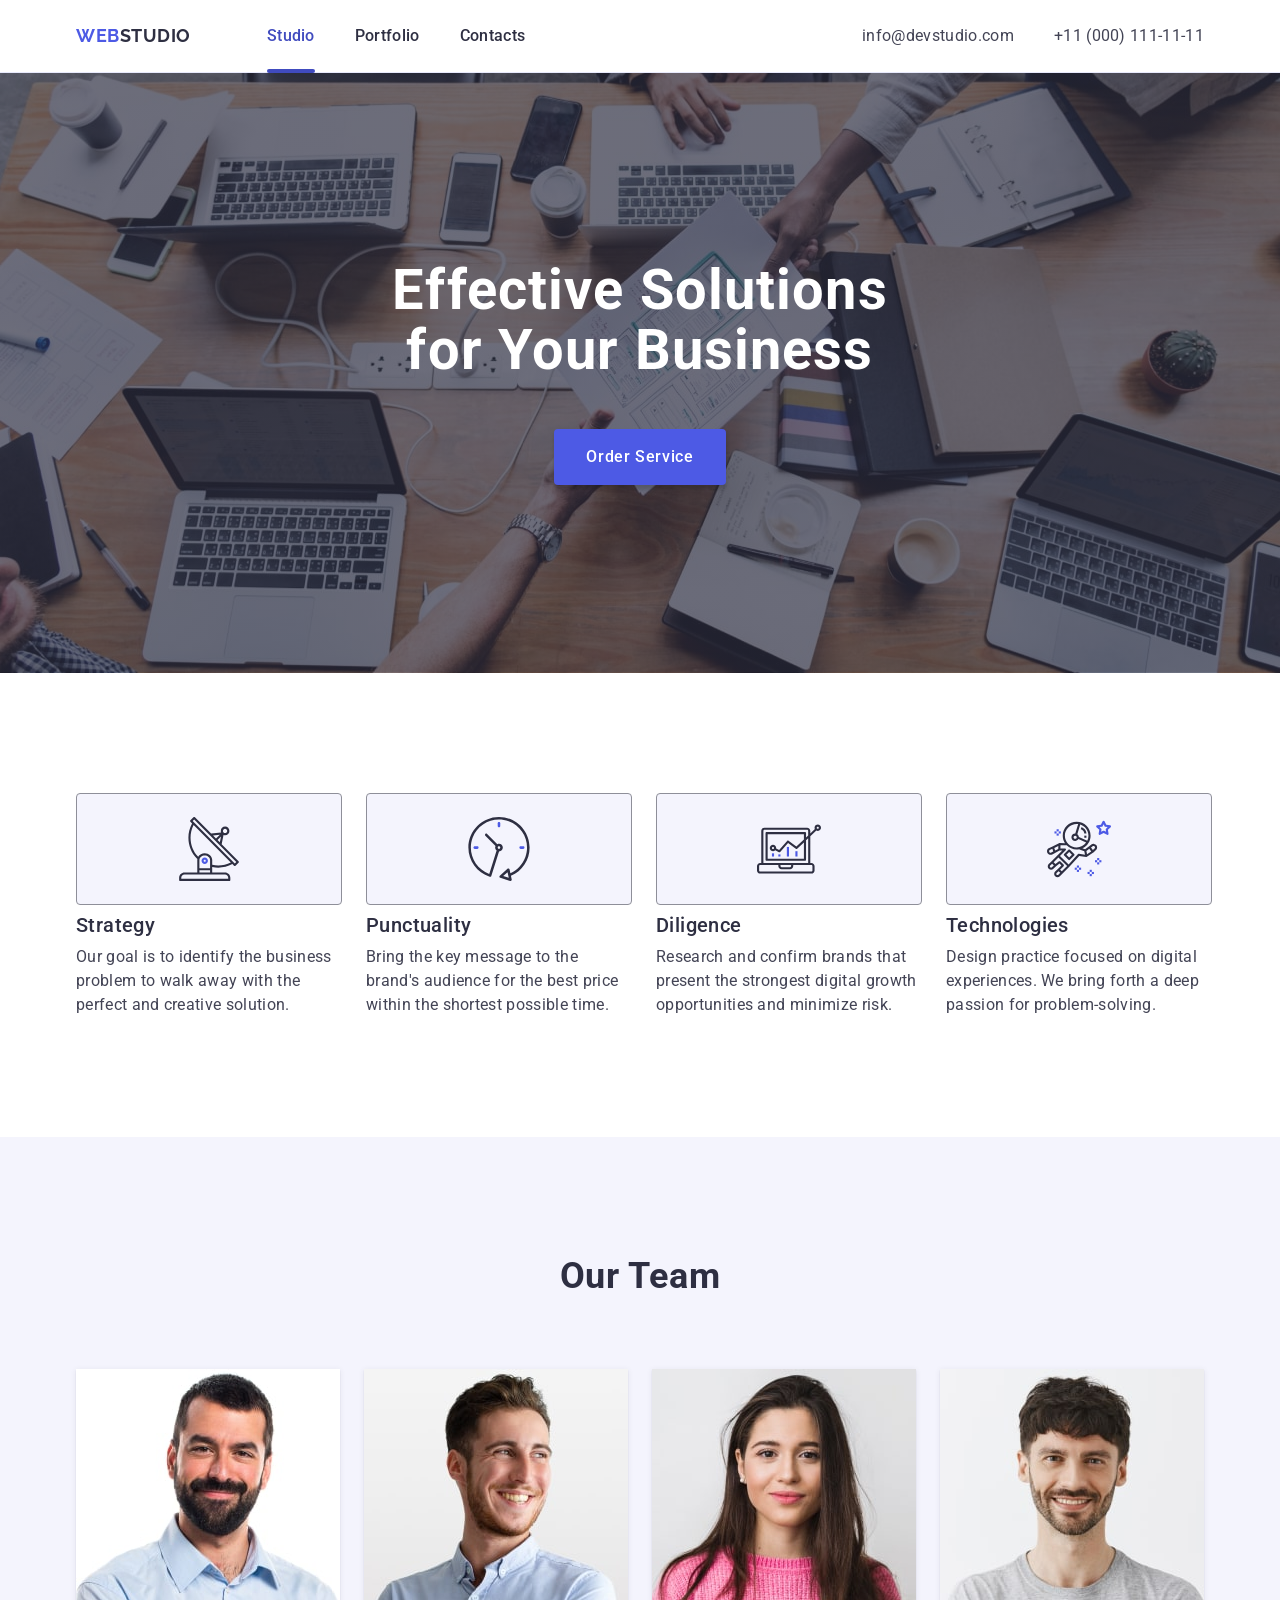
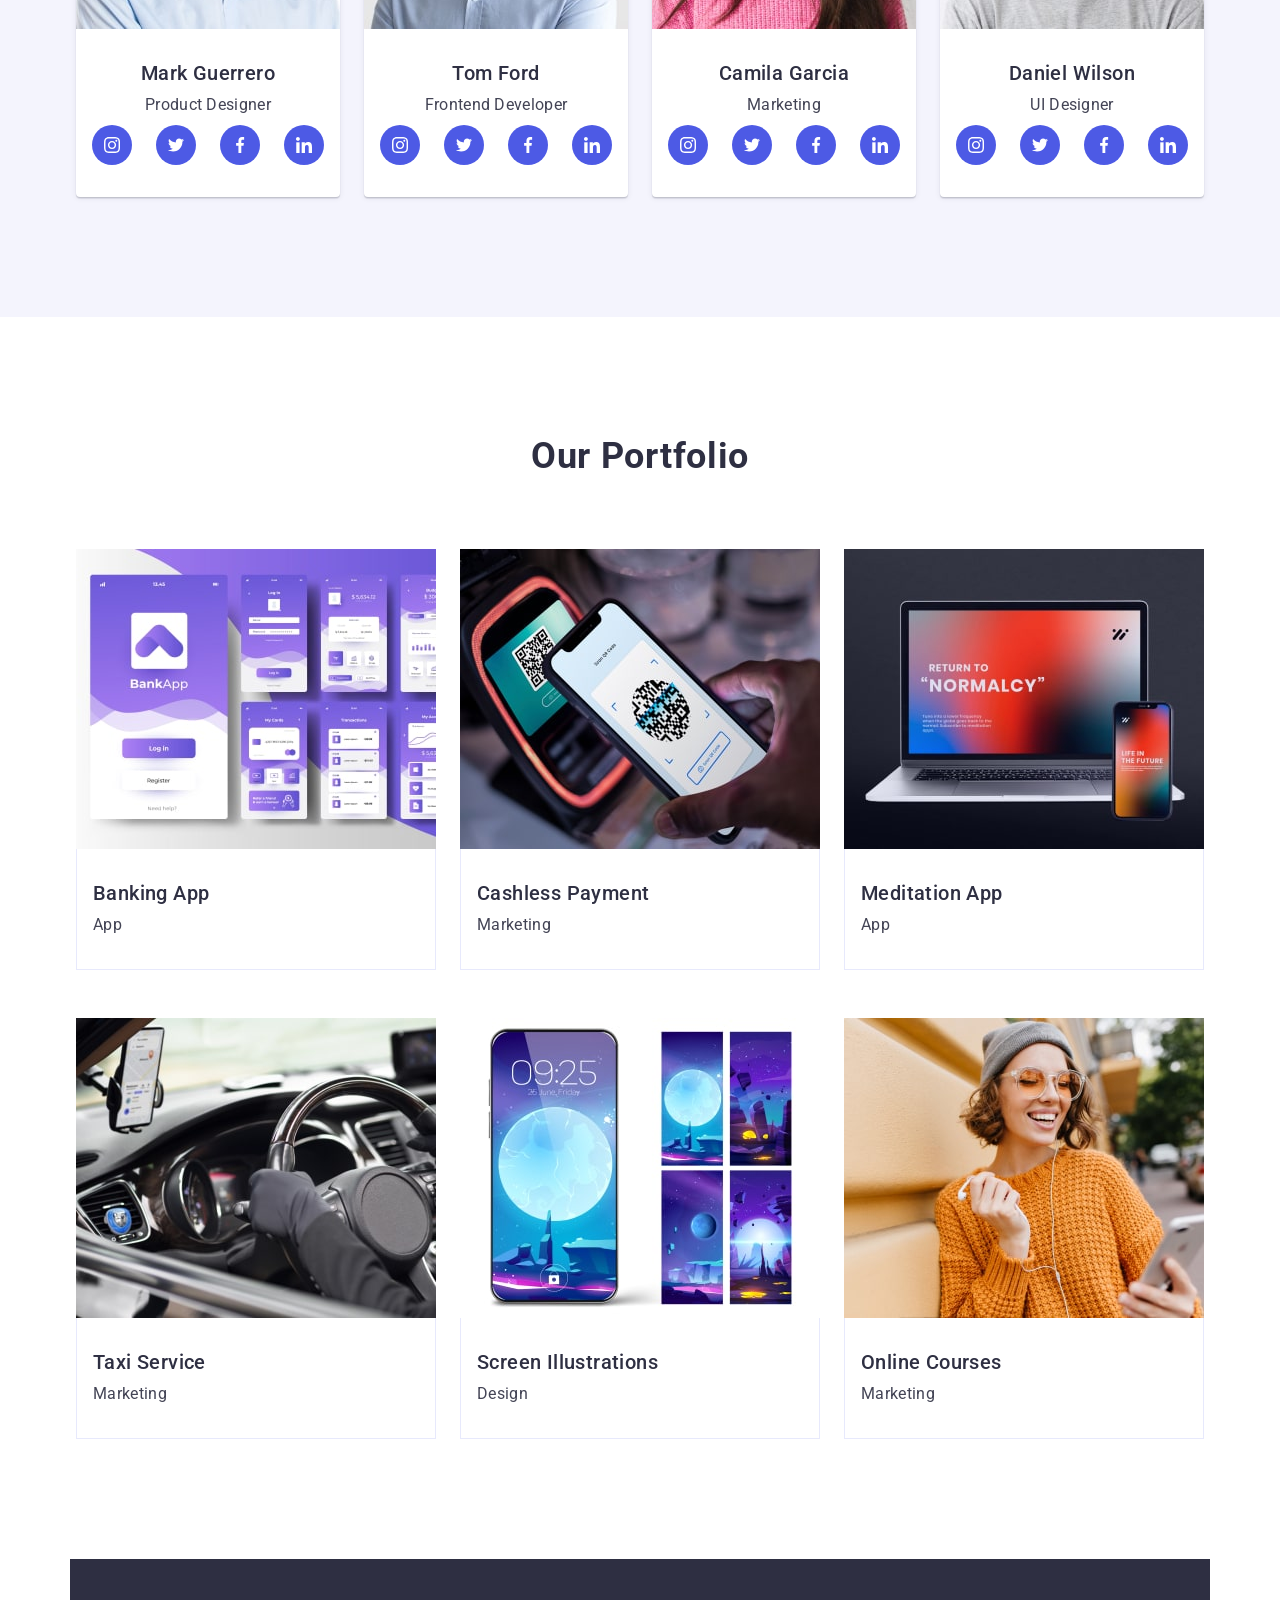
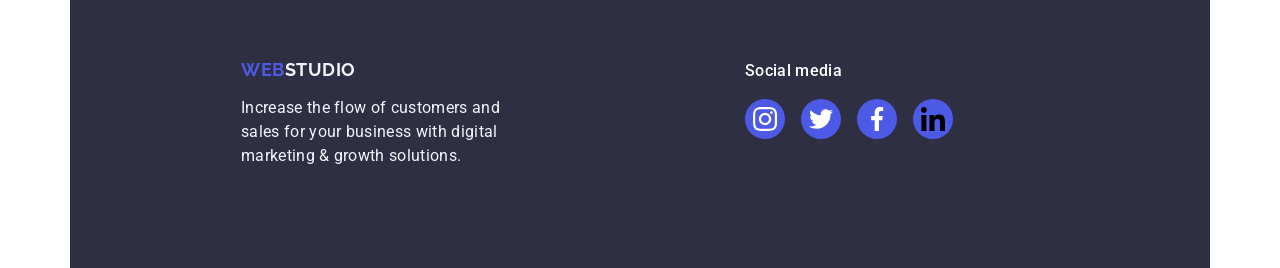
==== commit cd5c7202: "update  footer" ====
--- a/index.html
+++ b/index.html
@@ -180,8 +180,7 @@
               <div class="container team-card">
                 <h3 class="team-subtitle section-subtitle">Tom Ford</h3>
                 <p class="team-text section-text">Frontend Developer</p>
-              </div>
-              <div class="container-team-icon">
+
                 <ul class="icon-list">
                   <li class="icon-item">
                     <a href="" class="icon-link">
@@ -225,8 +224,7 @@
               <div class="container team-card">
                 <h3 class="team-subtitle section-subtitle">Camila Garcia</h3>
                 <p class="team-text section-text">Marketing</p>
-              </div>
-              <div class="container-team-icon">
+
                 <ul class="icon-list">
                   <li class="icon-item">
                     <a href="" class="icon-link">
@@ -270,8 +268,7 @@
               <div class="container team-card">
                 <h3 class="team-subtitle section-subtitle">Daniel Wilson</h3>
                 <p class="team-text section-text">UI Designer</p>
-              </div>
-              <div class="container-team-icon">
+
                 <ul class="icon-list">
                   <li class="icon-item">
                     <a href="" class="icon-link">
@@ -423,11 +420,11 @@
           </p>
         </div>
         <div class="footer-soc">
-          <h2 class="footer-title">Social media</h2>
+          <p class="footer-soc-text">Social media</p>
           <ul class="icon-list-footer">
             <li class="icon-item-footer">
               <a href="" class="icon-link-footer">
-                <svg class="soc-icon" width="24" height="24">
+                <svg class="soc-icon-footer" width="24" height="24">
                   <use href="./images/icons.svg#icon-instagram"></use>
                 </svg>
               </a>
@@ -435,14 +432,14 @@
 
             <li class="icon-item-footer">
               <a href="" class="icon-link-footer">
-                <svg class="soc-icon" width="24" height="24">
+                <svg class="soc-icon-footer" width="24" height="24">
                   <use href="./images/icons.svg#icon-twitter"></use>
                 </svg>
               </a>
             </li>
             <li class="icon-item-footer">
               <a href="" class="icon-link-footer">
-                <svg class="soc-icon" width="24" height="24">
+                <svg class="soc-icon-footer" width="24" height="24">
                   <use href="./images/icons.svg#icon-facebook"></use>
                 </svg>
               </a>
--- a/css/styles.css
+++ b/css/styles.css
@@ -380,10 +380,11 @@
 
 .portfolio-item {
   width: calc((100% - 48px) / 3);
+  transition: box-shadow 250ms cubic-bezier(0.4, 0, 0.2, 1);
 }
 
 .portfolio-item:hover .portfolio-item-text {
-  transform: translateY(0);
+  transform: translateY(0%);
   box-shadow: 0px 1px 6px rgba(46, 47, 66, 0.08),
     0px 1px 1px rgba(46, 47, 66, 0.16), 0px 2px 1px rgba(46, 47, 66, 0.08);
 }
@@ -434,9 +435,11 @@
 
 .footer-container {
   display: flex;
+  align-items: baseline;
 }
 .container-footer-logo {
   margin-left: 156px;
+  margin-right: 120px;
 }
 
 .footer-logo-italic {
@@ -471,7 +474,7 @@
   align-items: center;
 }
 
-.footer-title {
+.footer-soc-text {
   align-items: center;
   font-weight: 500;
   font-size: 16px;
@@ -503,12 +506,13 @@
   justify-content: center;
   border-radius: 50%;
   background-color: #4d5ae5;
+  transition: background-color 250ms cubic-bezier(0.4, 0, 0.2, 1);
 }
 .icon-link-footer:hover,
 .icon-link-footer:focus {
   background-color: #31d0aa;
 }
 
-.soc-icon {
+.soc-icon-footer {
   fill: #fff;
 }
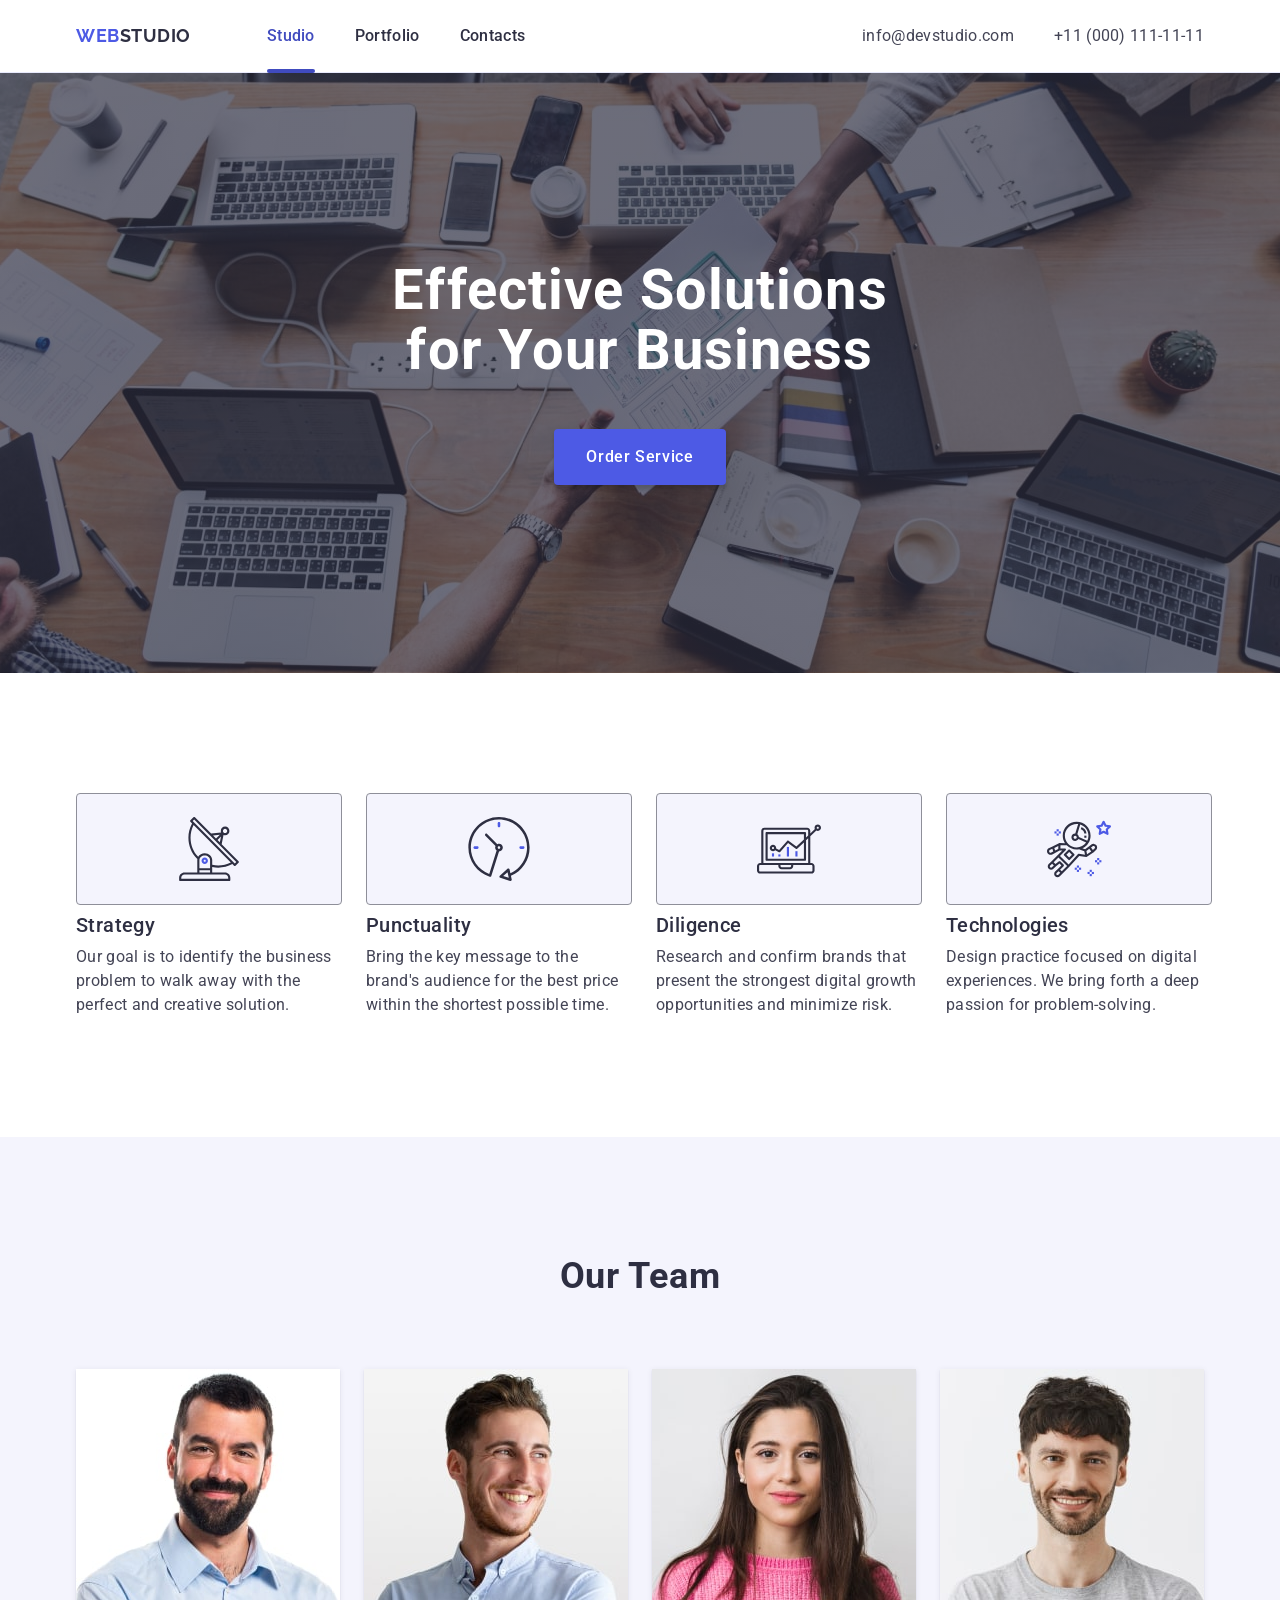
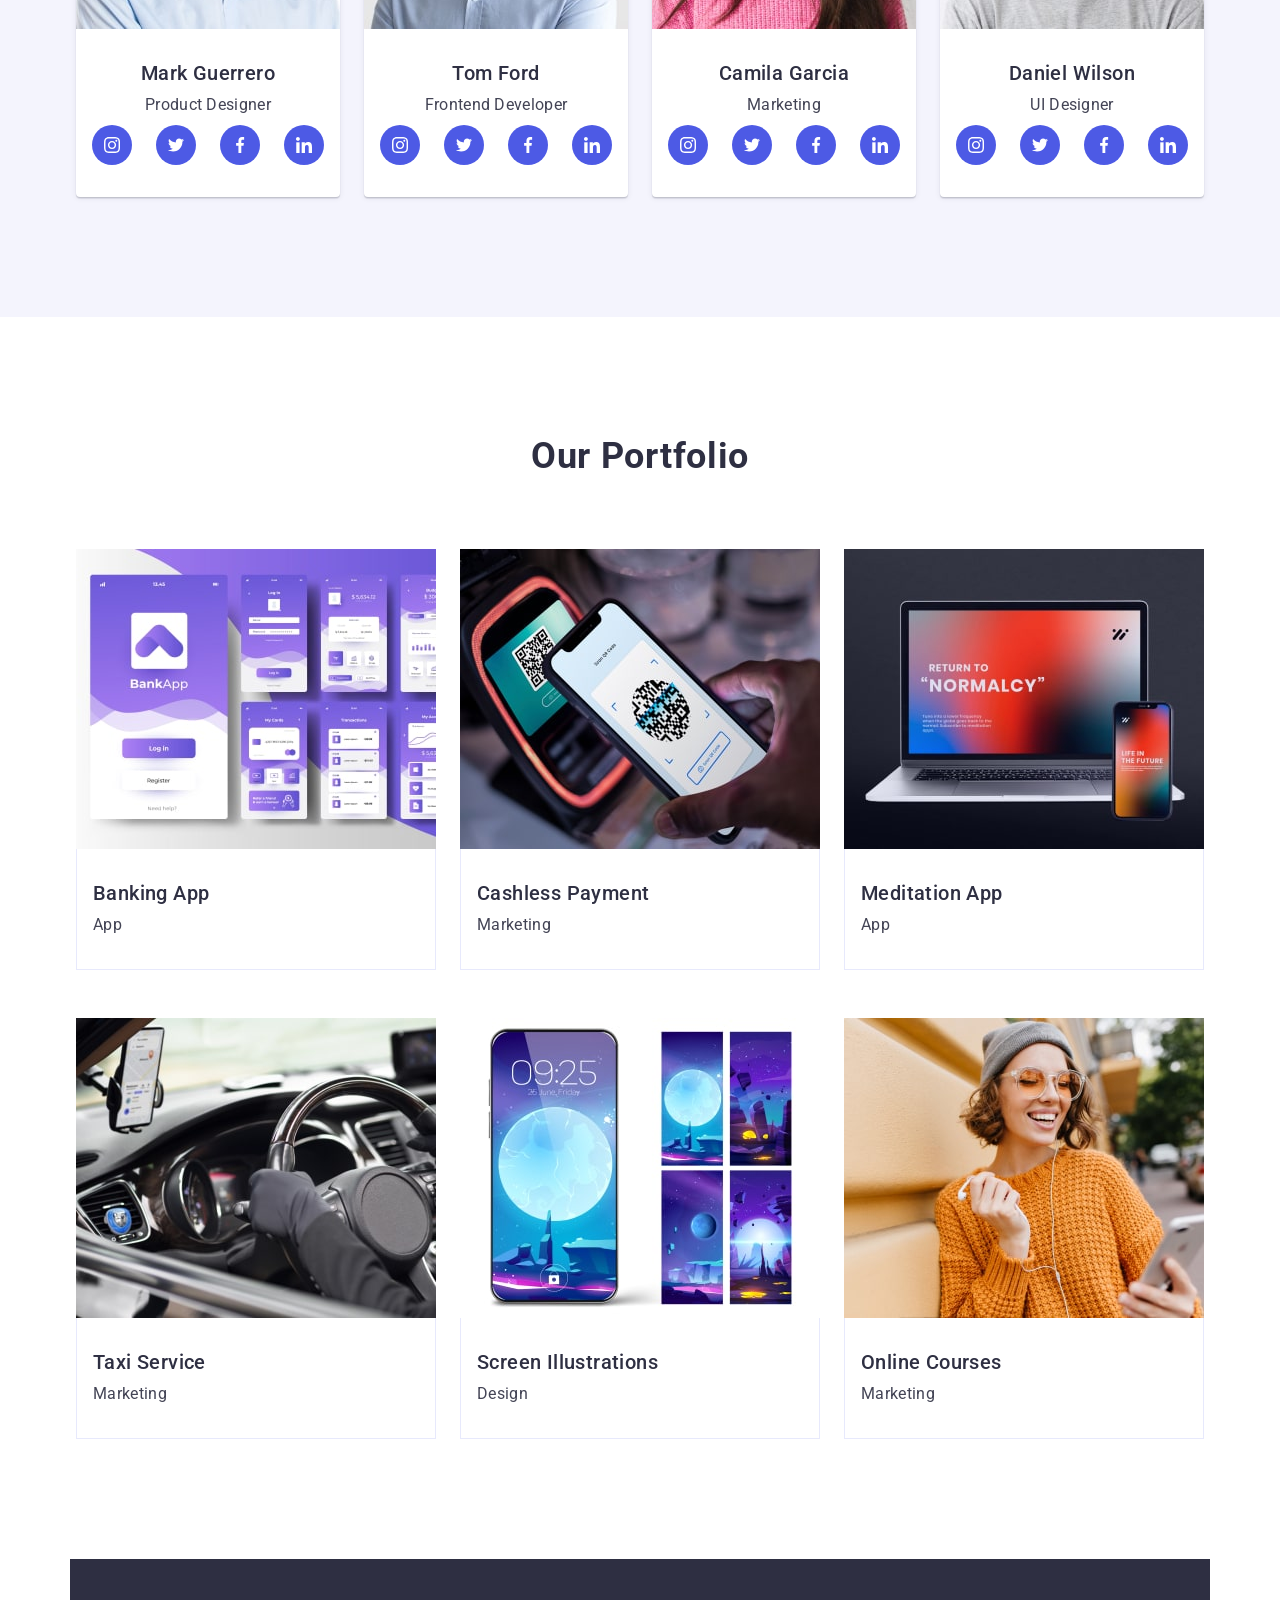
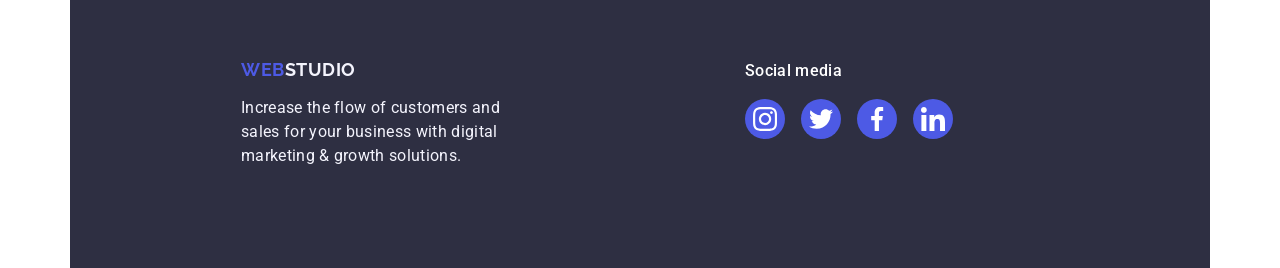
==== commit 1c0376b6: "footer" ====
--- a/index.html
+++ b/index.html
@@ -446,7 +446,7 @@
             </li>
             <li class="icon-item-footer">
               <a href="" class="icon-link-footer">
-                <svg class="soc-icon" width="24" height="24">
+                <svg class="soc-icon-footer" width="24" height="24">
                   <use href="./images/icons.svg#icon-linkedin"></use>
                 </svg>
               </a>
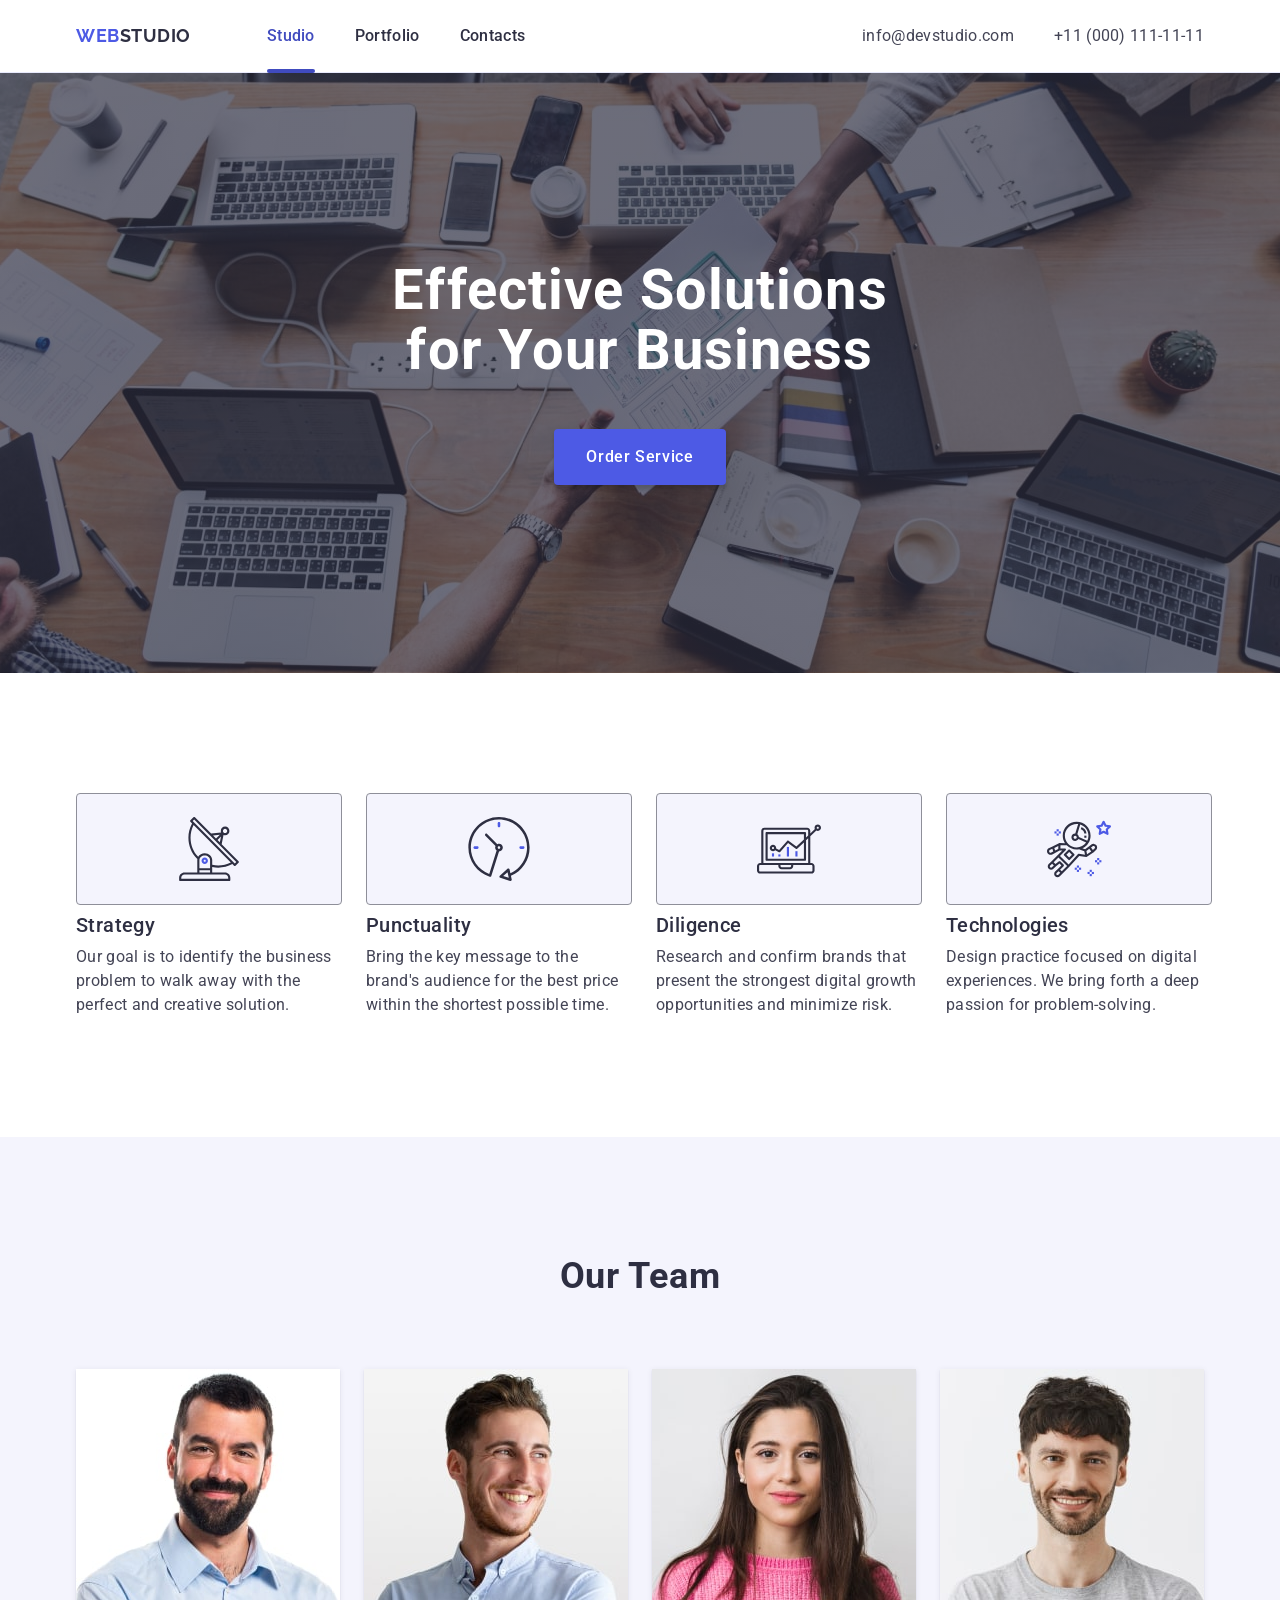
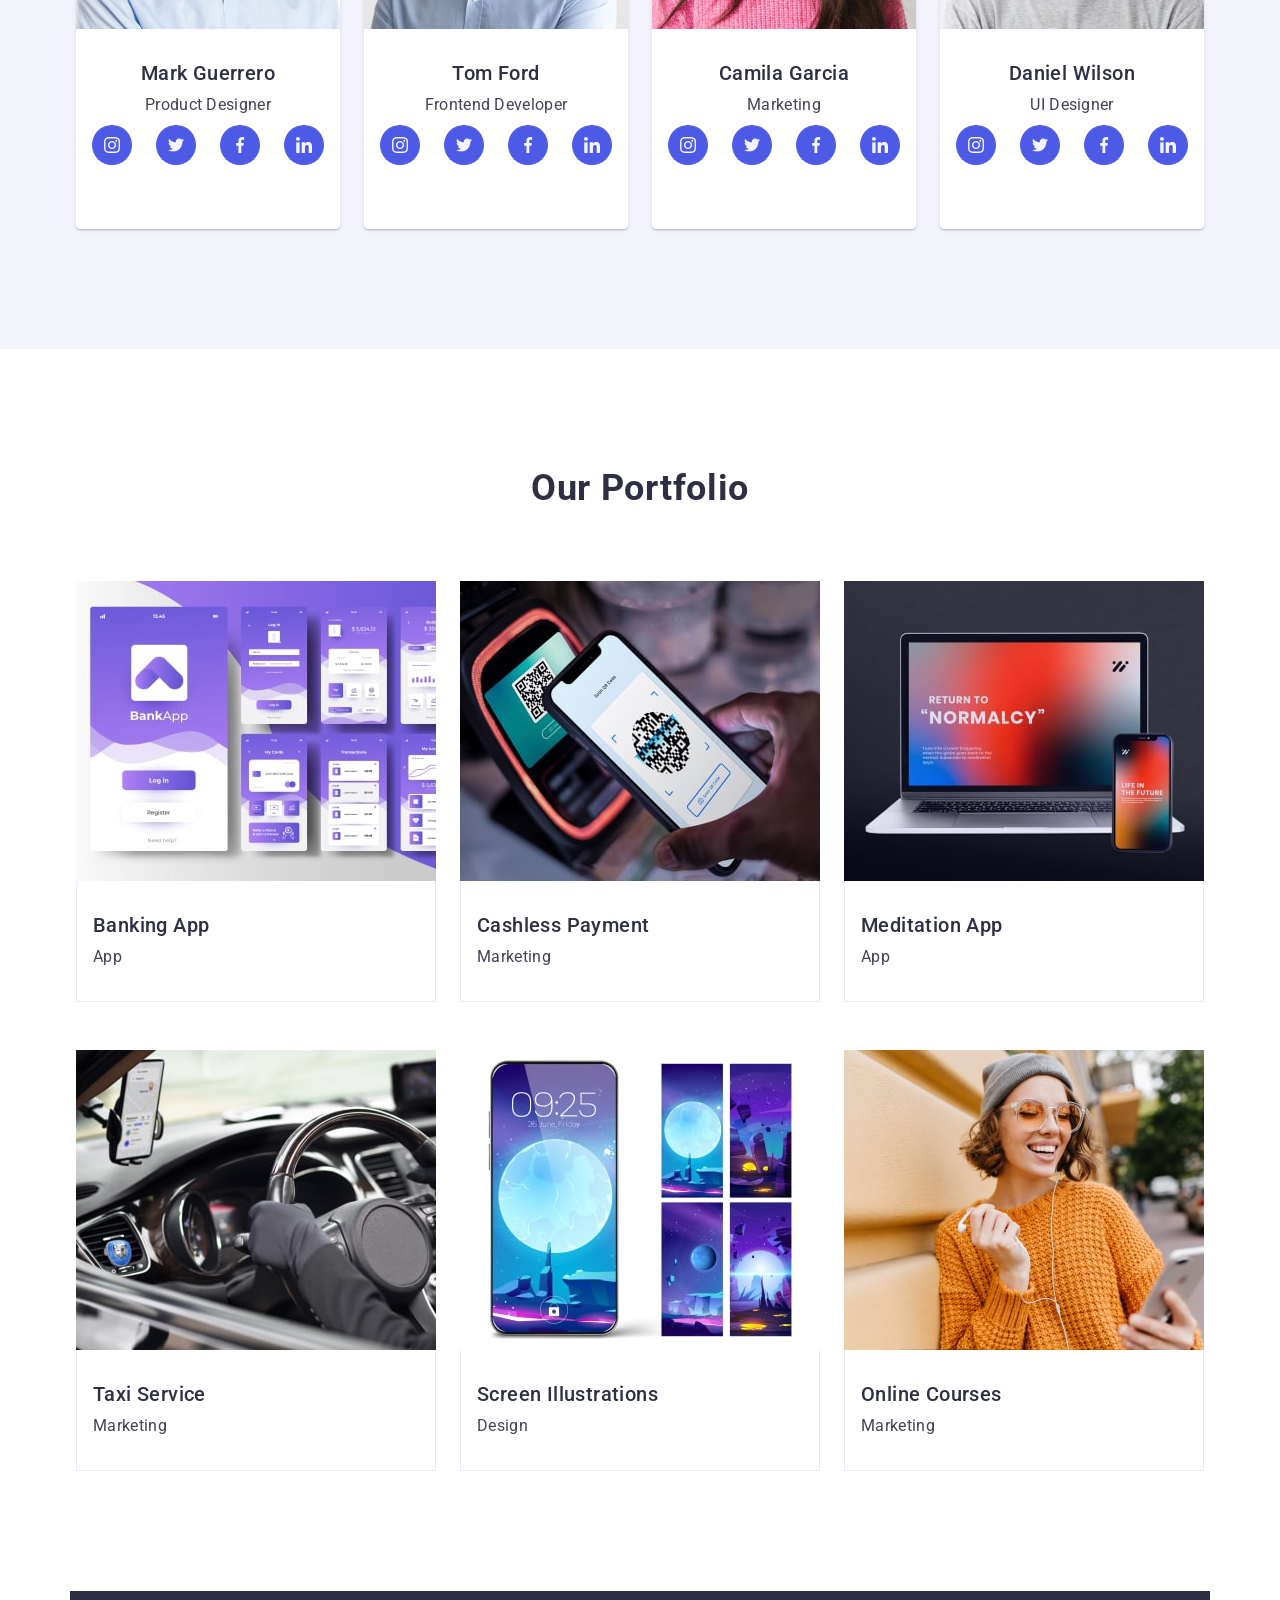
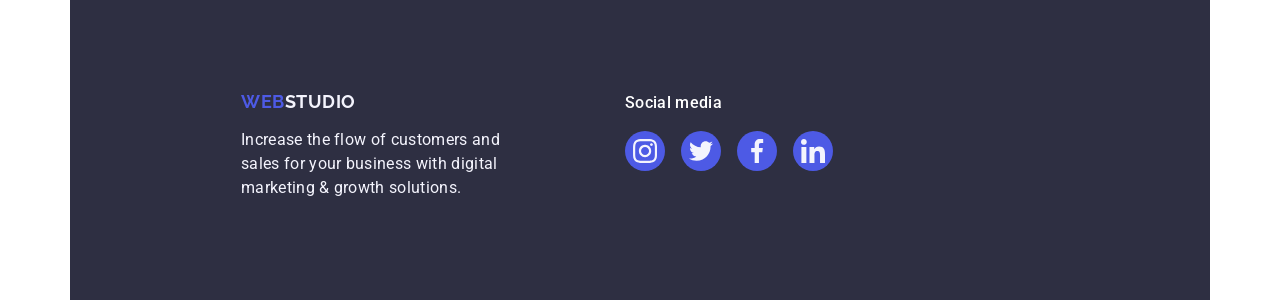
==== commit a010e393: "update portfolio" ====
--- a/index.html
+++ b/index.html
@@ -309,13 +309,20 @@
           <h2 class="portfolio-title section-title">Our Portfolio</h2>
           <ul class="portfolio-list">
             <li class="portfolio-item">
-              <img
-                src="./images/team/portfolio/portfolio-1.jpg"
-                alt="Banking App"
-                width="360"
-                height="300"
-                class="portfolio-images"
-              />
+              <div class="portfolio-item-wrap">
+                <img
+                  src="./images/team/portfolio/portfolio-1.jpg"
+                  alt="Banking App"
+                  width="360"
+                  height="300"
+                  class="portfolio-images"
+                />
+                <p class="portfolio-item-text">
+                  14 Stylish and User-Friendly App Design Concepts · Task
+                  Manager App · Calorie Tracker App · Exotic Fruit Ecommerce App
+                  · Cloud Storage App
+                </p>
+              </div>
               <div class="portfolio-box">
                 <h3 class="portfolio-subtitle section-subtitle">Banking App</h3>
                 <p class="portfolio-text section-text">App</p>
@@ -344,13 +351,20 @@
               </div>
             </li>
             <li class="portfolio-item">
-              <img
-                src="./images/team/portfolio/portfolio-3.jpg"
-                alt="Meditation App"
-                width="360"
-                height="300"
-                class="portfolio-images"
-              />
+              <div class="portfolio-item-wrap">
+                <img
+                  src="./images/team/portfolio/portfolio-3.jpg"
+                  alt="Meditation App"
+                  width="360"
+                  height="300"
+                  class="portfolio-images"
+                />
+                <p class="portfolio-item-text">
+                  14 Stylish and User-Friendly App Design Concepts · Task
+                  Manager App · Calorie Tracker App · Exotic Fruit Ecommerce App
+                  · Cloud Storage App
+                </p>
+              </div>
               <div class="portfolio-box">
                 <h3 class="portfolio-subtitle section-subtitle">
                   Meditation App
@@ -359,13 +373,20 @@
               </div>
             </li>
             <li class="portfolio-item">
-              <img
-                src="./images/team/portfolio/portfolio-4.jpg"
-                alt="Taxi Service"
-                width="360"
-                height="300"
-                class="portfolio-images"
-              />
+              <div class="portfolio-item-wrap">
+                <img
+                  src="./images/team/portfolio/portfolio-4.jpg"
+                  alt="Taxi Service"
+                  width="360"
+                  height="300"
+                  class="portfolio-images"
+                />
+                <p class="portfolio-item-text">
+                  14 Stylish and User-Friendly App Design Concepts · Task
+                  Manager App · Calorie Tracker App · Exotic Fruit Ecommerce App
+                  · Cloud Storage App
+                </p>
+              </div>
               <div class="portfolio-box">
                 <h3 class="portfolio-subtitle section-subtitle">
                   Taxi Service
--- a/css/styles.css
+++ b/css/styles.css
@@ -315,7 +315,7 @@
   margin-bottom: 8px;
 }
 .team-card {
-  padding: 32px 0 0 0;
+  padding: 32px 0;
 }
 
 .team-text {
@@ -346,6 +346,7 @@
   justify-content: center;
   border-radius: 50%;
   background-color: #4d5ae5;
+  transition: background-color 250ms cubic-bezier(0.4, 0, 0.2, 1);
 }
 .icon-link:hover,
 .icon-link:focus {
@@ -353,7 +354,7 @@
 }
 
 .soc-icon-svg {
-  fill: #fff;
+  fill: #f4f4fd;
 }
 
 /* PORTFOLIO */
@@ -438,8 +439,8 @@
   align-items: baseline;
 }
 .container-footer-logo {
+  margin-right: 120px;
   margin-left: 156px;
-  margin-right: 120px;
 }
 
 .footer-logo-italic {
@@ -469,7 +470,6 @@
 }
 
 .footer-soc {
-  margin-left: 120px;
   display: inline-block;
   align-items: center;
 }
@@ -514,5 +514,5 @@
 }
 
 .soc-icon-footer {
-  fill: #fff;
-}
+  fill: #f4f4fd;
+}
